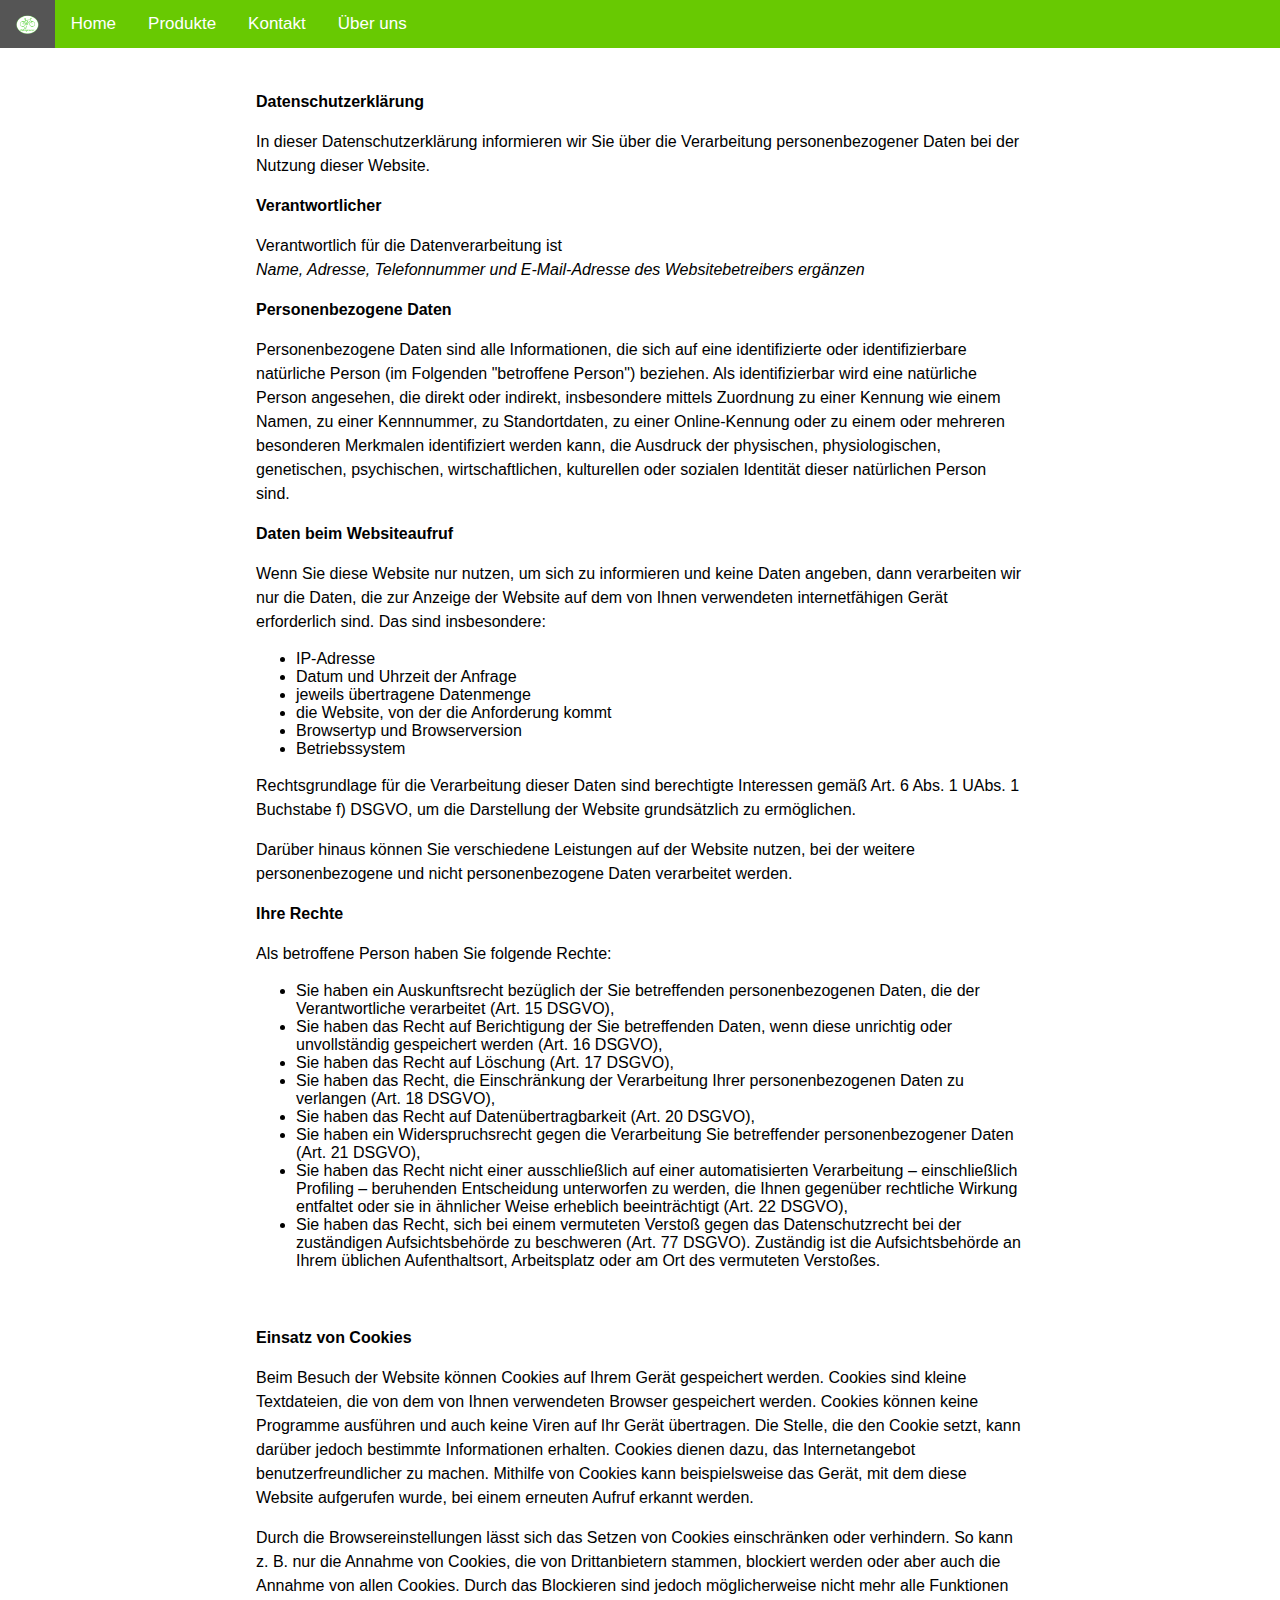
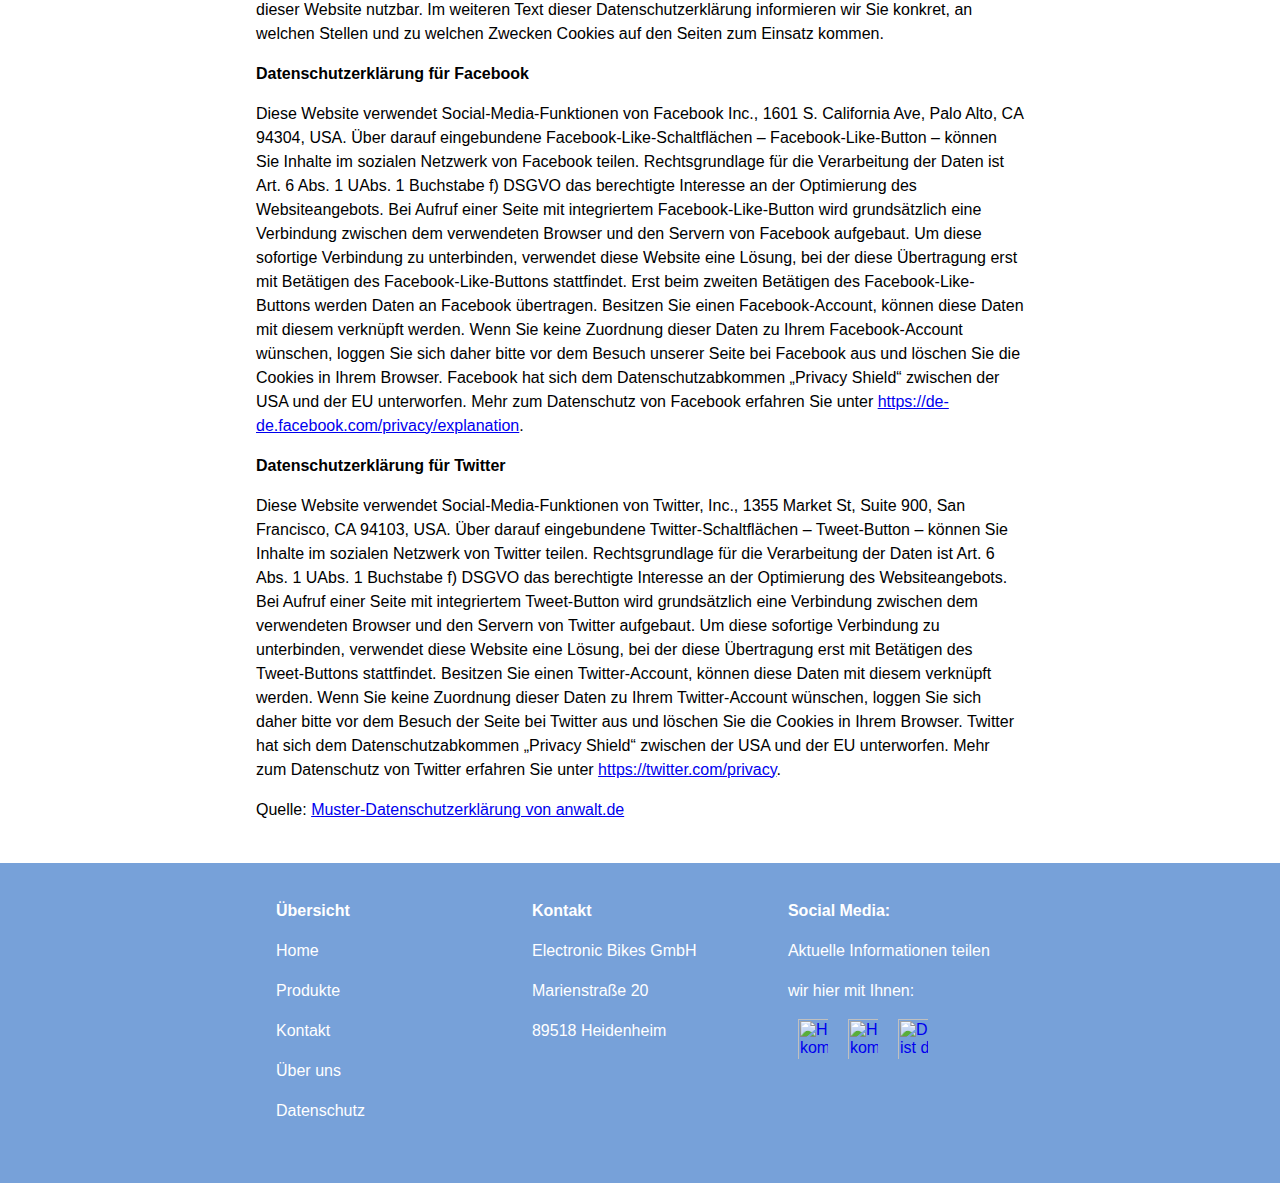
==== datenschutz.html @ 4e14fab2 "Redesign Footer & Line-Height für kompl. HTML" ====
<!DOCTYPE html5>

<html lang="de" dir="ltr">

<head>
  <title>Datenschutz - Pendix</title>
  <link rel="stylesheet" href="style.css">
  <meta charset="utf-8" name="viewport" content="width=device-width, initial-scale=1">
</head>

<body>

  <div class="wrapper">


    <header>
      <!--Im Header ist die Navigationsleiste untergebracht-->
      <div class="navigation">
        <div class="topnav" id=myTopnav>
          <a href="index.html"><img class="logo_klein" src="logo1.png" alt="Das ist unser Logo"> </a>
          <a href="index.html">Home</a>
          <div class="dropdown">
            <button class="dropbtn">Produkte<i class="fa fa-carte-down"></i> </button>
            <div class="dropdown-content">
              <a href="Produkt.html#standard_variante">Standard</a>
              <a href="Produkt.html#premium_variante">Premium</a>
            </div>
          </div>
          <a href="Kontakt.html">Kontakt</a>
          <a href="Über uns.html">Über uns</a>
          <a href="javascript:void(0);" style="font-size:15px;" class="icon" onclick="myFunction()">&#9776;</a>
        </div>
      </div>
      <!--Das ist das Script für die Navigationsleiste-->
      <script>
        function myFunction() {
          var x = document.getElementById("myTopnav");
          if (x.className === "topnav") {
            x.className += " responsive";
          } else {
            x.className = "topnav";
          }
        }
      </script>
      <!--Ende Script Navigationsleiste-->

    </header>
    <!--Abschluss des Headerbereichs und der Navigationsleiste-->


    <main>
      <!--Hier beginnt der Mainteil der Website-->

      <div class="datenschutz">
        <p><strong>Datenschutzerklärung</strong></p>
        <p>
        <p>In dieser Datenschutzerklärung informieren wir Sie über die Verarbeitung personenbezogener Daten bei der Nutzung dieser Website.</p>
        <p><strong>Verantwortlicher</strong></p>
        <p>Verantwortlich für die Datenverarbeitung ist<br><em>Name, Adresse, Telefonnummer und E-Mail-Adresse des Websitebetreibers ergänzen</em></p>
        <p><strong>Personenbezogene Daten</strong></p>
        <p>Personenbezogene Daten sind alle Informationen, die sich auf eine identifizierte oder identifizierbare natürliche Person (im Folgenden "betroffene Person") beziehen. Als identifizierbar wird eine natürliche Person angesehen, die direkt
          oder indirekt, insbesondere mittels Zuordnung zu einer Kennung wie einem Namen, zu einer Kennnummer, zu Standortdaten, zu einer Online-Kennung oder zu einem oder mehreren besonderen Merkmalen identifiziert werden kann, die Ausdruck der
          physischen, physiologischen, genetischen, psychischen, wirtschaftlichen, kulturellen oder sozialen Identität dieser natürlichen Person sind.</p>
        <p><strong>Daten beim Websiteaufruf</strong></p>
        <p>Wenn Sie diese Website nur nutzen, um sich zu informieren und keine Daten angeben, dann verarbeiten wir nur die Daten, die zur Anzeige der Website auf dem von Ihnen verwendeten internetfähigen Gerät erforderlich sind. Das sind
          insbesondere:</p>
        <ul>
          <li>IP-Adresse</li>
          <li>Datum und Uhrzeit der Anfrage</li>
          <li>jeweils übertragene Datenmenge</li>
          <li>die Website, von der die Anforderung kommt</li>
          <li>Browsertyp und Browserversion</li>
          <li>Betriebssystem</li>
        </ul>
        <p>Rechtsgrundlage für die Verarbeitung dieser Daten sind berechtigte Interessen gemäß Art. 6 Abs. 1 UAbs. 1 Buchstabe f) DSGVO, um die Darstellung der Website grundsätzlich zu ermöglichen.</p>
        <p>Darüber hinaus können Sie verschiedene Leistungen auf der Website nutzen, bei der weitere personenbezogene und nicht personenbezogene Daten verarbeitet werden.</p>
        <p><strong>Ihre Rechte</strong></p>
        <p>Als betroffene Person haben Sie folgende Rechte:</p>
        <ul>
          <li>Sie haben ein Auskunftsrecht bezüglich der Sie betreffenden personenbezogenen Daten, die der Verantwortliche verarbeitet (Art. 15 DSGVO),</li>
          <li>Sie haben das Recht auf Berichtigung der Sie betreffenden Daten, wenn diese unrichtig oder unvollständig gespeichert werden (Art. 16 DSGVO),</li>
          <li>Sie haben das Recht auf Löschung (Art. 17 DSGVO),</li>
          <li>Sie haben das Recht, die Einschränkung der Verarbeitung Ihrer personenbezogenen Daten zu verlangen (Art. 18 DSGVO),</li>
          <li>Sie haben das Recht auf Datenübertragbarkeit (Art. 20 DSGVO),</li>
          <li>Sie haben ein Widerspruchsrecht gegen die Verarbeitung Sie betreffender personenbezogener Daten (Art. 21 DSGVO),</li>
          <li>Sie haben das Recht nicht einer ausschließlich auf einer automatisierten Verarbeitung – einschließlich Profiling – beruhenden Entscheidung unterworfen zu werden, die Ihnen gegenüber rechtliche Wirkung entfaltet oder sie in ähnlicher
            Weise erheblich beeinträchtigt (Art. 22 DSGVO),</li>
          <li>Sie haben das Recht, sich bei einem vermuteten Verstoß gegen das Datenschutzrecht bei der zuständigen Aufsichtsbehörde zu beschweren (Art. 77 DSGVO). Zuständig ist die Aufsichtsbehörde an Ihrem üblichen Aufenthaltsort, Arbeitsplatz oder
            am Ort des vermuteten Verstoßes.</li>
        </ul>
        <p><br></p>
        </p>
        <p><strong>Einsatz von Cookies&nbsp;</strong></p>
        <p>
        <p>Beim Besuch der Website können Cookies auf Ihrem Gerät gespeichert werden. Cookies sind kleine Textdateien, die von dem von Ihnen verwendeten Browser gespeichert werden. Cookies können keine Programme ausführen und auch keine Viren auf Ihr
          Gerät übertragen. Die Stelle, die den Cookie setzt, kann darüber jedoch bestimmte Informationen erhalten. Cookies dienen dazu, das Internetangebot benutzerfreundlicher zu machen. Mithilfe von Cookies kann beispielsweise das Gerät, mit dem
          diese Website aufgerufen wurde, bei einem erneuten Aufruf erkannt werden.</p>
        <p>Durch die Browsereinstellungen lässt sich das Setzen von Cookies einschränken oder verhindern. So kann z. B. nur die Annahme von Cookies, die von Drittanbietern stammen, blockiert werden oder aber auch die Annahme von allen Cookies. Durch
          das Blockieren sind jedoch möglicherweise nicht mehr alle Funktionen dieser Website nutzbar. Im weiteren Text dieser Datenschutzerklärung informieren wir Sie konkret, an welchen Stellen und zu welchen Zwecken Cookies auf den Seiten zum
          Einsatz kommen.</p>
        </p>
        <p><strong>Datenschutzerklärung für Facebook</strong></p>
        <p>Diese Website verwendet Social-Media-Funktionen von Facebook Inc., 1601 S. California Ave, Palo Alto, CA 94304, USA. Über darauf eingebundene Facebook-Like-Schaltflächen – Facebook-Like-Button – können Sie Inhalte im sozialen Netzwerk von
          Facebook teilen. Rechtsgrundlage für die Verarbeitung der Daten ist Art. 6 Abs. 1 UAbs. 1 Buchstabe f) DSGVO das berechtigte Interesse an der Optimierung des Websiteangebots. Bei Aufruf einer Seite mit integriertem Facebook-Like-Button wird
          grundsätzlich eine Verbindung zwischen dem verwendeten Browser und den Servern von Facebook aufgebaut. Um diese sofortige Verbindung zu unterbinden, verwendet diese Website eine Lösung, bei der diese Übertragung erst mit Betätigen des
          Facebook-Like-Buttons stattfindet. Erst beim zweiten Betätigen des Facebook-Like-Buttons werden Daten an Facebook übertragen. Besitzen Sie einen Facebook-Account, können diese Daten mit diesem verknüpft werden. Wenn Sie keine Zuordnung
          dieser Daten zu Ihrem Facebook-Account wünschen, loggen Sie sich daher bitte vor dem Besuch unserer Seite bei Facebook aus und löschen Sie die Cookies in Ihrem Browser. Facebook hat sich dem Datenschutzabkommen „Privacy Shield“ zwischen der
          USA und der EU unterworfen. Mehr zum Datenschutz von Facebook erfahren Sie unter <a href="https://de-de.facebook.com/privacy/explanation">https://de-de.facebook.com/privacy/explanation</a>.</p>
        <p><strong>Datenschutzerklärung für Twitter</strong></p>
        <p>Diese Website verwendet Social-Media-Funktionen von Twitter, Inc., 1355 Market St, Suite 900, San Francisco, CA 94103, USA. Über darauf eingebundene Twitter-Schaltflächen – Tweet-Button – können Sie Inhalte im sozialen Netzwerk von Twitter
          teilen. Rechtsgrundlage für die Verarbeitung der Daten ist Art. 6 Abs. 1 UAbs. 1 Buchstabe f) DSGVO das berechtigte Interesse an der Optimierung des Websiteangebots. Bei Aufruf einer Seite mit integriertem Tweet-Button wird grundsätzlich
          eine Verbindung zwischen dem verwendeten Browser und den Servern von Twitter aufgebaut. Um diese sofortige Verbindung zu unterbinden, verwendet diese Website eine Lösung, bei der diese Übertragung erst mit Betätigen des Tweet-Buttons
          stattfindet. Besitzen Sie einen Twitter-Account, können diese Daten mit diesem verknüpft werden. Wenn Sie keine Zuordnung dieser Daten zu Ihrem Twitter-Account wünschen, loggen Sie sich daher bitte vor dem Besuch der Seite bei Twitter aus
          und löschen Sie die Cookies in Ihrem Browser. Twitter hat sich dem Datenschutzabkommen „Privacy Shield“ zwischen der USA und der EU unterworfen. Mehr zum Datenschutz von Twitter erfahren Sie unter <a
            href="https://twitter.com/privacy">https://twitter.com/privacy</a>.</p>
        <p>Quelle: <a href="https://www.anwalt.de/vorlage/muster-datenschutzerklaerung.php" rel="nofollow">Muster-Datenschutzerklärung von anwalt.de</a></p>
      </div>


    </main>
    <!--Hier endet der Main Bereich-->

    <footer>
      <!--Hier beginnt der Footer Bereich-->
      <div class="footer">
        <div class="footer_content">
          <div class="column-footer-left">
            <p> <b>Übersicht</b> </p>
            <p><a href="index.html">Home</a><br></p>
            <p><a href="Produkt.html">Produkte</a><br></p>
            <p><a href="Kontakt.html">Kontakt</a><br></p>
            <p><a href="Über uns.html">Über uns</a><br></p>
            <p><a href="datenschutz.html">Datenschutz</a></p>
          </div>
          <div class="column-footer-middle">
            <p> <b>Kontakt</b> </p>
            <p>Electronic Bikes GmbH</p>
            <p>Marienstraße 20</p>
            <p>89518 Heidenheim</p>
          </div>
          <div class="column-footer-right">
            <p><b>Social Media:</b></p>
            <p>Aktuelle Informationen teilen</p>
            <p>wir hier mit Ihnen:</p>
            <div class="social_media">
              <a href="https://www.facebook.de"><img src="facebook_logo.svg" alt="Hier kommen Sie zu Facebook"></a>
            </div>
            <div class="social_media">
              <a href="https://www.instagram.com"><img src="instagram_logo.svg" alt="Hier kommen Sie zu Instagram"></a>
            </div>
            <div class="social_media">
              <a href="https://www.youtube.de"><img src="youtube_logo.svg" alt="Das ist der Youtube Auftritt"></a>
            </div>
          </div>
        </div>
      </div>


    </footer>
    <!--Hier endet der Footer Bereich-->

  </div>
  <!--Das ist das Ende des Wrappers-->

</body>

</html>
---- style.css ----
* {
      box-sizing: border-box;
    }

    html {
      font-family: Arial, Helvectia, sans-serif;
    }

    html p {
      line-height: 1.5rem;
    }

    html,
    body {
      height: 100%;
    }

    body {
      background-color: #FFFFFF;
      margin: 0;
    }

    h1 {
      font-size: 40px;
      text-align: center;
    }

    h2 {
      text-align: center;
    }


    img {
      display: block;
      height: auto;
      max-width: 100%;
      margin: auto;
    }

    iframe{
      margin-left: auto;
      margin-right: auto;
      max-width: 100%;
    }

    .wrapper {
      width: 100%;
      margin: 0 auto;
    }

    /*------------------------------ Anfang Style für die Navigationsleiste ---------------------------- */
    .topnav img {
      height: 20px;
    }

    .topnav {
      overflow: hidden;
      background-color: #68C902;
      margin: 0px auto;
    }

    .topnav a {
      float: left;
      display: block;
      color: #FFFFFF;
      text-align: center;
      padding: 14px 16px;
      text-decoration: none;
      font-size: 17px;
    }

    .active {
      background-color: #B6E306;
      color: #FFFFFF;
    }

    .topnav .icon {
      display: none;
    }

    .dropdown {
      float: left;
      overflow: hidden;
    }

    .dropdown .dropbtn {
      font-size: 17px;
      border: none;
      outline: none;
      color: #FFFFFF;
      padding: 14px 16px;
      background-color: inherit;
      font-family: inherit;
      margin: 0;
    }

    .dropdown-content {
      display: none;
      position: absolute;
      background-color: #FFFFFF;
      min-width: 160px;
      box-shadow: 0px 8px 16px 0px rgba(0,0,0,0.2);
      z-index: 1;
    }

    .dropdown-content a {
      float: none;
      color: black;
      padding: 12px 16px;
      text-decoration: none;
      display: block;
      text-align: left;
    }

    .topnav a:hover, .dropdown:hover .dropbtn {
      background-color: #555;
      color: #FFFFFF;
    }

    .dropdown-content a:hover {
      background-color: #ddd;
      color: black;
    }

    .dropdown:hover .dropdown-content {
      display: block;
    }

    @media screen and (max-width: 600px) {
      .topnav a:not(:first-child), .dropdown .dropbtn {
        display: none;
      }
      .topnav a.icon {
        float: right;
        display: block;
      }
    }

    @media screen and (max-width: 600px) {
      .topnav.responsive {position: relative;}
      .topnav.responsive .icon {
        position: absolute;
        right: 0;
        top: 0;
      }
      .topnav.responsive a {
        float: none;
        display: block;
        text-align: left;
      }
      .topnav.responsive .dropdown {float: none;}
      .topnav.responsive .dropdown-content {position: relative;}
      .topnav.responsive .dropdown .dropbtn {
        display: block;
        width: 100%;
        text-align: left;
      }
    }

    /*------------------------------ Ende Style für die Navigationsleiste ---------------------------- */


    /* ----------------------------- Styles für die Startseite --------------------------------------- */

    /*Das große Bild am Anfang der Startseite */
    .FrontPicture-Startseite {
      background-color: lightblue;
      background-image: url('AdobeStock_Frontpicture1_1500x1000.jpg');
      height: 100%;
      background-repeat: no-repeat;
      background-size: cover;
      background-position: center;
      position: relative;
      padding: 15%;
      background-attachment: fixed;
    }

    /* Der Text mittig auf dem FrontPicture Startseite*/
    .FrontPicture-Text-Startseite {
      text-align: center;
      position: absolute;
      top: 50%;
      left: 50%;
      transform: translate(-50%, -50%);
      color: #FFFFFF;
      text-shadow: 5px 5px 10px black;
      font-weight: bold;
    }

    .werbespruch-startseite {
      background-color: white;
      background-size: cover;
      background-position: center;
      color: black;
      padding: 30px;
      text-align: center;
      margin: 0;
    }


/* Container der die 3 Spalten mit den Produktbildern beinhaltet */
    .container-startseite-mit-3-spalten {
      padding-left: : 64px;
      padding-right: 64px;
      padding-top: 30px;
      padding-bottom: 30px;
      background-color: #FFFFFF;
    }

    .column-33 {
      float: left;
      width: 33.33%;
      padding: 50px;
      position: relative;
    }

/* die Animation mit dem Overlay für die Produktbilder */

.image-für-overlay {
  opacity: 1;
  display: block;
  width: 100%;
  height: auto;
  transition: .5s ease;
  backface-visibility: hidden;
}

.middle {
  transition: .5s ease;
  opacity: 0;
  position: absolute;
  top: 50%;
  left: 50%;
  transform: translate(-50%, -50%);
  -ms-transform: translate(-50%, -50%);
  text-align: center;
}

.column-33:hover .image-für-overlay {
  opacity: 0.3;
}

.column-33:hover .middle {
  opacity: 1;
}

.overlay-text {
  background-color: #68C902;
  color: white;
  font-size: 16px;
  padding: 16px 32px;
  font-weight: bold;
}

.overlay-text a:link{
    text-decoration: none;
    color: white;
}

.overlay-text a:visited{
  color: white;
}

.Untertext-Produktbilder{
  text-align: center;
}


  /* ----------------------------- Ende der Styles für die Startseite --------------------------------------- */


 /* -------------------Container und seperator, die wir auf mehreren Seiten benutzen ----------------------- */

 /* Der Balken zwischen den einzelnen Abschnitten */
 .separator {
   background-color: #77A1D9;
   background-size: cover;
   background-position: center;
   color: #FFFFFF;
   padding: 30px;
   text-align: center;
   margin: 0;
 }

 .wrapper_für_container {
   max-width: 1400px;
   margin: auto;
 }

 /* Erster Container mit 2 Spalten links Bild rechts Text*/
 .container-1 {
   padding-left: : 64px;
   padding-right: 64px;
   padding-top: 30px;
   padding-bottom: 30px;
   background-color: #FFFFFF;
 }

 /* Zweiter Container mit 2 Spalten links Text rechts Bild */
 .container-2 {
   padding-left: : 64px;
   padding-right: 64px;
   padding-top: 30px;
   padding-bottom: 30px;
   background-color: #BDD9F2;
 }

 .row:after {
   content: "";
   display: table;
   clear: both
 }

 .column-50-left {
   float: left;
   width: 50%;
   padding: 20px;
 }

 .column-50-right {
   float: right;
   width: 50%;
   padding: 20px;
 }

 /* -------------------Ende Container und seperator, die wir auf mehreren Seiten benutzen ------------- */


 /* ----------------------------Styles für die Produktseite ------------------------------------------- */
    /*Das große Bild am Anfang der Produktseite */
    .FrontPicture-Produktseite {
      background-color: lightblue;
      background-image: url('AdobeStock_Frontpicture2_1637x1093.jpg');
      height: 100%;
      background-repeat: no-repeat;
      background-size: cover;
      background-position: center;
      position: relative;
      padding: 15%;
      background-attachment: fixed;
    }

    /* Der Text mittig auf dem FrontPicture Produktseite*/
    .FrontPicture-Text-Produktseite {
      text-align: center;
      position: absolute;
      top: 50%;
      left: 50%;
      transform: translate(-50%, -50%);
      color: #FFFFFF;
      text-shadow: 5px 5px 10px black;
      font-weight: bold;
    }


    /* Damit das Bild vom Bikestail Komplettpaket rund ist  */
    .round-image-komplettpaket{
      border-radius: 30%;
    }

    /* Dritter Container mit Produktdaten */
    .column-center{
      float: right;
    	padding: 20px;
      width: 100%;
      margin: auto;
      text-align: center;
    }

    /*Tabelle mir den Technischen Daten */
    table {
      border-collapse: collapse;
      width: 100%;
    }

    td, th {
      border: 1px solid #dddddd;
      text-align: left;
      padding: 8px;
    }

    tr:nth-child(even) {
      background-color: #B6E306;
    }


    .product-data {
      padding: 55px;
    }

    /* Erster Container mit Produktdaten */
    .container-1-Produktdaten {
      padding: 0px 64px 5px 64px;
      background-color: #FFFFFF;
    }

    /* Zweiter Container mit Produktdaten */
    .container-produktdaten {
      padding: 10px 20px 10px 20px;
      background-color: #BDD9F2;
      margin: auto;
    }

    /* Zweiter Container mit Produktdaten */
    .container-technische-daten {
      padding: 10px 20px 10px 20px;
      background-color: #FFFFFF;
      margin: auto;
    }

    .column-50 {
      float: left;
      width: 50%;
      padding: 20px;
    }

    .container-1-Produktdaten img {
      width: auto;
    }

    .quantity, .color {
      float: right;
      width: 100px;
      margin-right: 40%;
    }

    .buy-button {
      border: 1px solid #8bd977;
      width: 70%;
      text-align: center;
      margin-top: 20px;
      margin-left: auto;
      margin-right: auto;
      padding: 20px;
      margin-top: 5%;
    }

    .buy-button a {
      color: #8bd977;
      text-decoration: none;
    }

    .buy-button:hover {
      background: #8bd977;
    }

    .buy-button a:hover {
      color: #FFFFFF;
      text-decoration: none;
    }

    .white-gap {
      padding: 10px;
    }

    .text-center {
      text-decoration: none;
      text-align: center;
    }

    .p-b-0 {
      padding-bottom: 0px;
    }

    .p-t-0 {
      padding-top: 0px;
    }

    .f-25 {
      font-size: 25px;
    }

    .f-10 {
      font-size: 10px;
    }

    .m-t-35 {
      margin-top: 35px;
    }

    .column-50 p {
      text-align: justify;
    }

/* ----------------------- Ende der Styles für die Produktseite ------------------------------------------- */

/* ----------------------- Anfang der Styles für die Seite Datenschutz------------------------------------- */

    .datenschutz {
      padding-left: 20%;
      padding-right: 20%;
      padding-top: 2%;
      padding-bottom: 2%;
    }

    @media screen and (max-width: 768px) {
     .datenschutz{
        padding-left: 5%;
        padding-right: 5%;
      }
    }

/* ----------------------- Ende der Styles für die Seite Datenschutz--------------------------------------- */

/*Beginn des Designs der Seite Kontakt*/
    .contact {
      padding-left: 10%;
      padding-right: 10%;
      margin-bottom: 4rem;
    }

    .contact h1{
      margin-bottom: 0.25em;
      text-align: center;
    }

    .contact-message {
      display: flex;
      padding-bottom: 4rem;
    }

    .contact-block {
      width: 40%;
    }

    .message-block {
      width: 60%;
      margin-left: 15%;
    }

    .contact-main {
      display: flex;
    }

    .contact-data {
      width: 50%;
    }

    .contact-detail a{
      text-decoration: none;
      color:black;
    }

    .contact-block h2,
    .message-block h2 {
      text-align: left;
    }

    .form-group {
      margin-bottom: 2rem;
    }

    .input {
      margin-top: 0.5rem;
    }

    .form-control {
      width: 70%;
    }

    .btn_send_mail {
      color:white;
      background-color: #68C902;
      text-align: center;
      width: 50%;
      margin-left: 10%;
      border-radius: 5px;
      border: none;
      font-size: 1rem;
      padding-top: 2%;
      padding-bottom: 2%;
    }

    .mapouter {
      height: 50%;
      display: flex;
      border: none;

    }

    .gmap_canvas {
    width: 60%;
    margin-left: 20%;
    margin-right: 20%;
    }

    .gmap_canvas iframe {
      width: 100%;
      height: 100%;
    }

    .headquater h2 {
      margin-bottom: 0.25em;
      text-align: center;
    }

    .contact hr {
      margin-top: 0.25rem;
      border: solid 0.1rem;
      border-radius: 3rem;
      color: #68C902;
    }

    @media screen and (max-width: 768px) {
      .gmap_canvas{
      padding-left: 0%;
      padding-right: 0%;
      width: 100%;
      margin-left: auto;
      margin-right: auto;
      }

      .form-control{
        width: 100%;
      }

      .contact-message {
        display: block;
        padding-bottom: 2rem;
      }

      .contact-block,
      .message-block {
        width: 100%;
      }

      .message-block {
        margin-left: 0%;
      }

    }






/*Ende des Designs der Seite Kontakt*/
/* ----------------------- Anfang des Styles für die Seite Übers uns -------------------------------------- */
    .aboutus {
      padding-left: 10%;
      padding-right: 10%;
    }

    .garage_ueberuns{
      display: flex;
      justify-content: center;
      align-items: center;
    }

    .garage_ueberuns img {
      width: 50%
    }

    .employee {
      margin-bottom: 3rem;
    }

    .employee-detail {
      display: flex;
    }

    .employee-picture {
      width: 50%;
    }

    .employee-picture img {
      width: 300px;
      height: auto;
      position: relative;
    }

    .employee-text {
      width: 50%;
      margin-left: 5%;
      margin-top: auto;
      margin-bottom: auto;
    }

    .employee h2 {
      margin-bottom: 0.25em;
      text-align: center;
    }

    .employee h3{
      text-align: center;
    }

    .employee hr {
      margin-top: 0.25rem;
      border: solid 0.1rem;
      border-radius: 3rem;
      color: #68C902;
    }

    @media screen and (max-width: 768px) {
      .garage_ueberuns img{
        width: 100%;
      }

      .employee-detail{
        display: block;
      }
      .employee-picture{
        width: 100%;
      }

      .employee-text {
        width: 100%;
        margin-left: 0%;
      }
    }


/* ---------------------- Ende des Styles für die Seite über uns ------------------------------------------ */

/* -------------------------------- Styles für den Footer ------------------------------------------------- */

    /*Das sind die Footer Spaltern, die durch diesen Text designt werden*/
    .column-footer-left,
    .column-footer-middle,
    .column-footer-right {
      float: left;
      width: 33.33%;
      padding-left: 20px;
      padding-right: 20px;
      padding-top: 20px;
      padding-bottom: 20px;
    }

    .column-footer-left a {
      text-decoration: none;
      color: #FFFFFF;
    }

    .footer {
      background-color: #77A1D9;
      text-align: center;
      color: #FFFFFF;
      padding-bottom: 1.5rem;
    }

    .footer_content {
      width: 60%;
      display: inline-block;
      text-align: left;
    }

    .social_media img {
      width: 50px;
      height: 50px;
      float: left;
      padding-left: 10px;
      padding-right: 10px;
      padding-top: 0px;
      padding-bottom: 10px;
      align-items: center;
    }

    .social_media img:hover {
      width: 60px;
    }


/* -------------------------------- Ende der Styles für den Footer ------------------------------------------------- */

/************************************************************************************************************************************/
    /* Responsive Layout für die Columns wenn Bildschirm kleiner als 768px*/
    @media screen and (max-width: 768px) {

      .column-50,
      .column-50 {
        width: 100%;
        text-align: center;
      }

      .column-50-left,
      .column-50-right,
      .column-footer-left,
      .column-footer-middle,
      .column-footer-right {
        width: 100%;
        padding-left: 80px;
        padding-right: 80px;
      }

      .column-footer-left,
      .column-footer-middle,
      .column-footer-right {
        padding-top: 5px;
        padding-bottom: 5px;
        padding-left: 20px;
        padding-right: 20px;
      }

      img {
        margin: auto;
      }

      .container-1,
      .container-2 {
        padding-left: 5px;
        padding-right: 5px;
        padding-top: 1px;
        padding-bottom: 1px;
      }
      .image-für-overlay,
      .column-33  {
        width: 100%;
        padding: 50px;
        padding-right: 10px;
      }
    }

    /************************************************************************************************************************************/
    /************************************************************************************************************************************/
    /* Responsive Layout für die Columns wenn Bildschirm größer als 2000px*/
    @media screen and (min-width: 2000px) {

      main,
      footer,
        {
        width: 100%;
        display: grid;
        justify-content: center;
        align-items: center;
      }

      .column-50-left,
      .column-50-right,
      .column-footer-left,
      .column-footer-middle,
      .column-footer-right {
        width: 50%;
      }
    }

    /************************************************************************************************************************************/

    /* Ich weiß nicht genau welche Buttons hier gestylt werden, deswegen sind die keiner Seite zugeordnet */
    /* Daniel 30.11.2020 */

    .gotoproductbutton {
      text-align: center;
    }

    .gotoproductbutton button {
      text-align: center;
      font-size: 18px;
      font-weight: bolder;
      background-color: #68C902;
      color: white;
      margin-top: 30px;
      margin-bottom: 30px;
      border-radius: 5px;
      border: none;
      /*Hier wird die Geschwindigkeit des Buttons geregelt*/
      box-shadow: 10px 15px 10px -7px black;
      transition: ease-in-out all 300ms;
      /*Hierdurch wird die Breite des Buttons geregelt*/
      padding-left: 5%;
      padding-right: 5%;
    }

    .gotoproductbutton button:hover {
      background-color: #FFFFFF;
      color: #02B7FF;
      border: solid 3px #02B7FF;
      transform: translate(0px, -10px);
      box-shadow: 0px 30px 10px -10px grey;
    }

    .read_more_button {
      border: none;
      color: #FFFFFF;
      padding: 14px 28px;
      font-size: 16px;
      cursor: pointer;
      background-color: #68C902;
      text-align: center;
      border-radius: 50px;
      border: none;
      box-shadow: 10px 15px 10px -7px black;
      transition: ease-in-out all 300ms;
    }

    .read_more_button:hover {
      background-color: #FFFFFF;
      color: #02B7FF;
      border: solid 3px #02B7FF;
      transform: translate(0px, -10px);
      box-shadow: 0px 30px 10px -10px grey;
    }

    .logo_home {
      /*Hier wird die Größe der Benefit Logos bestimmt*/
      width: 50%;
    }
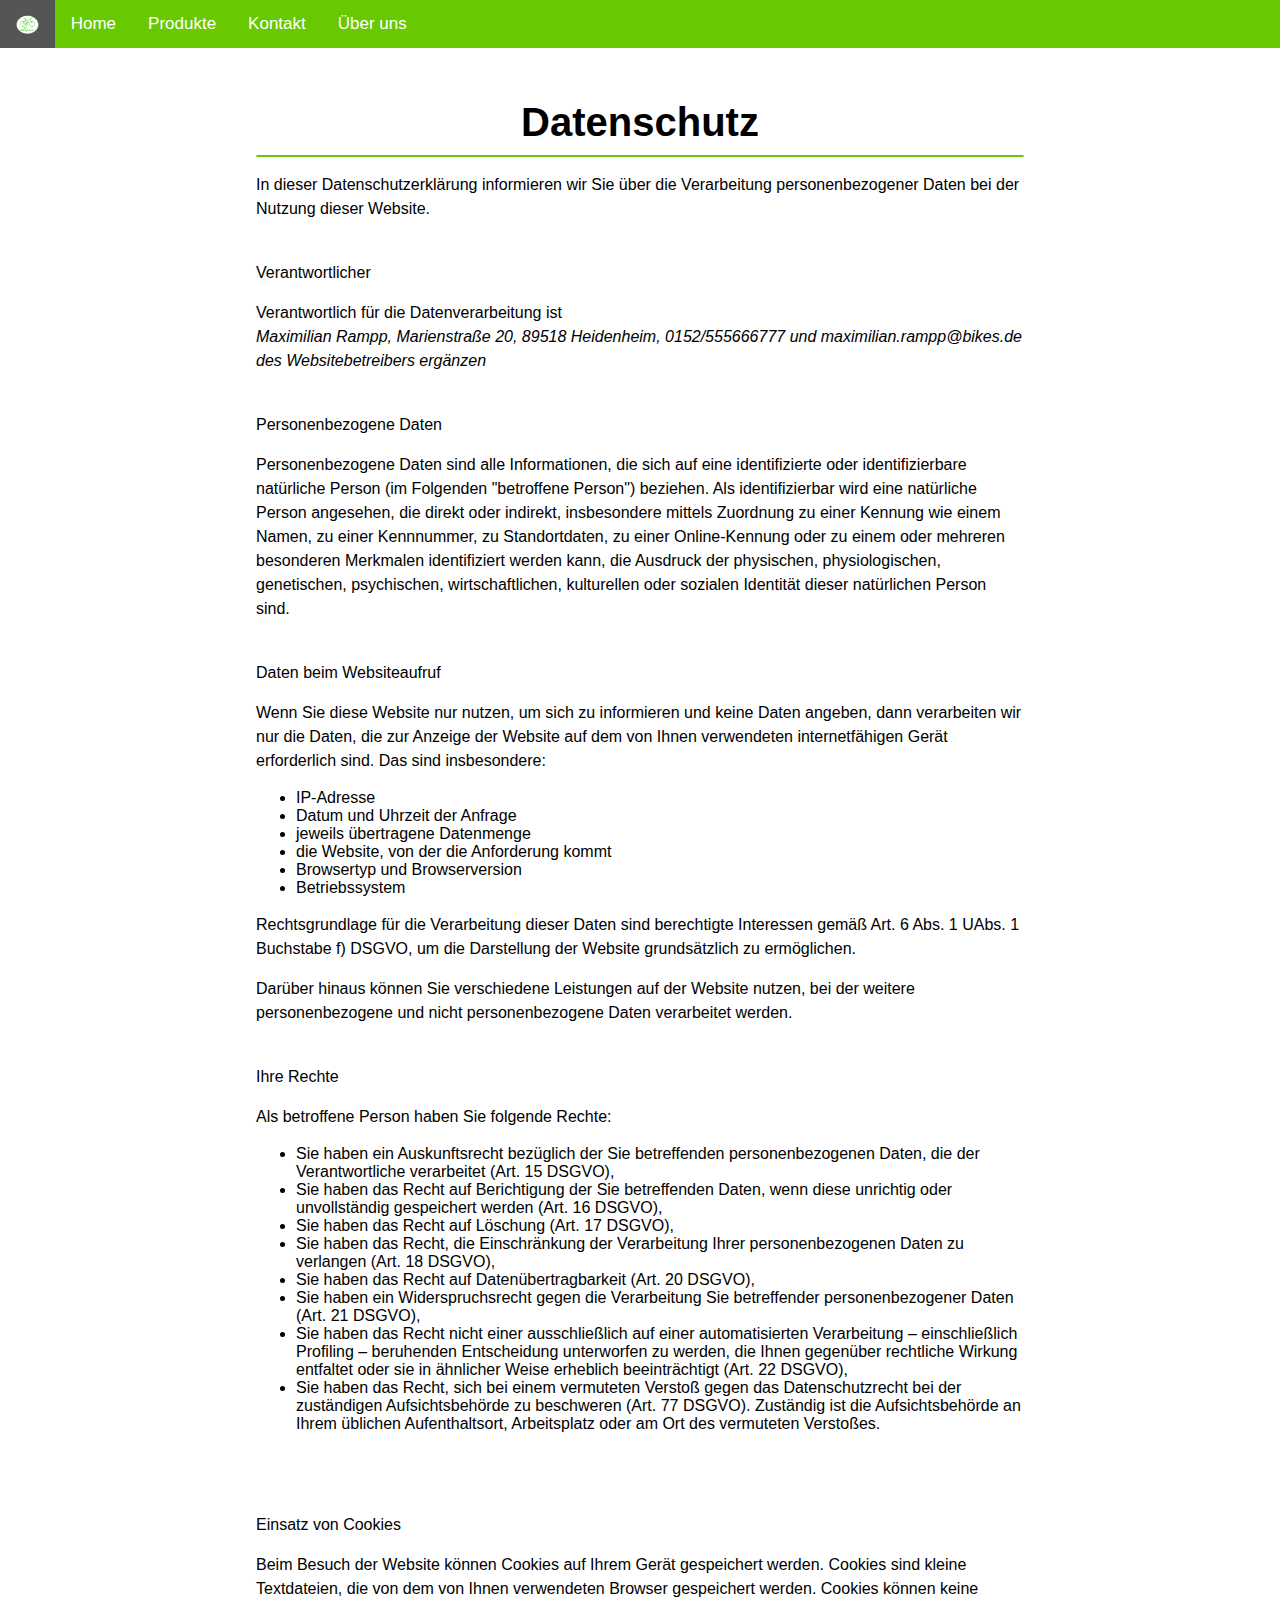
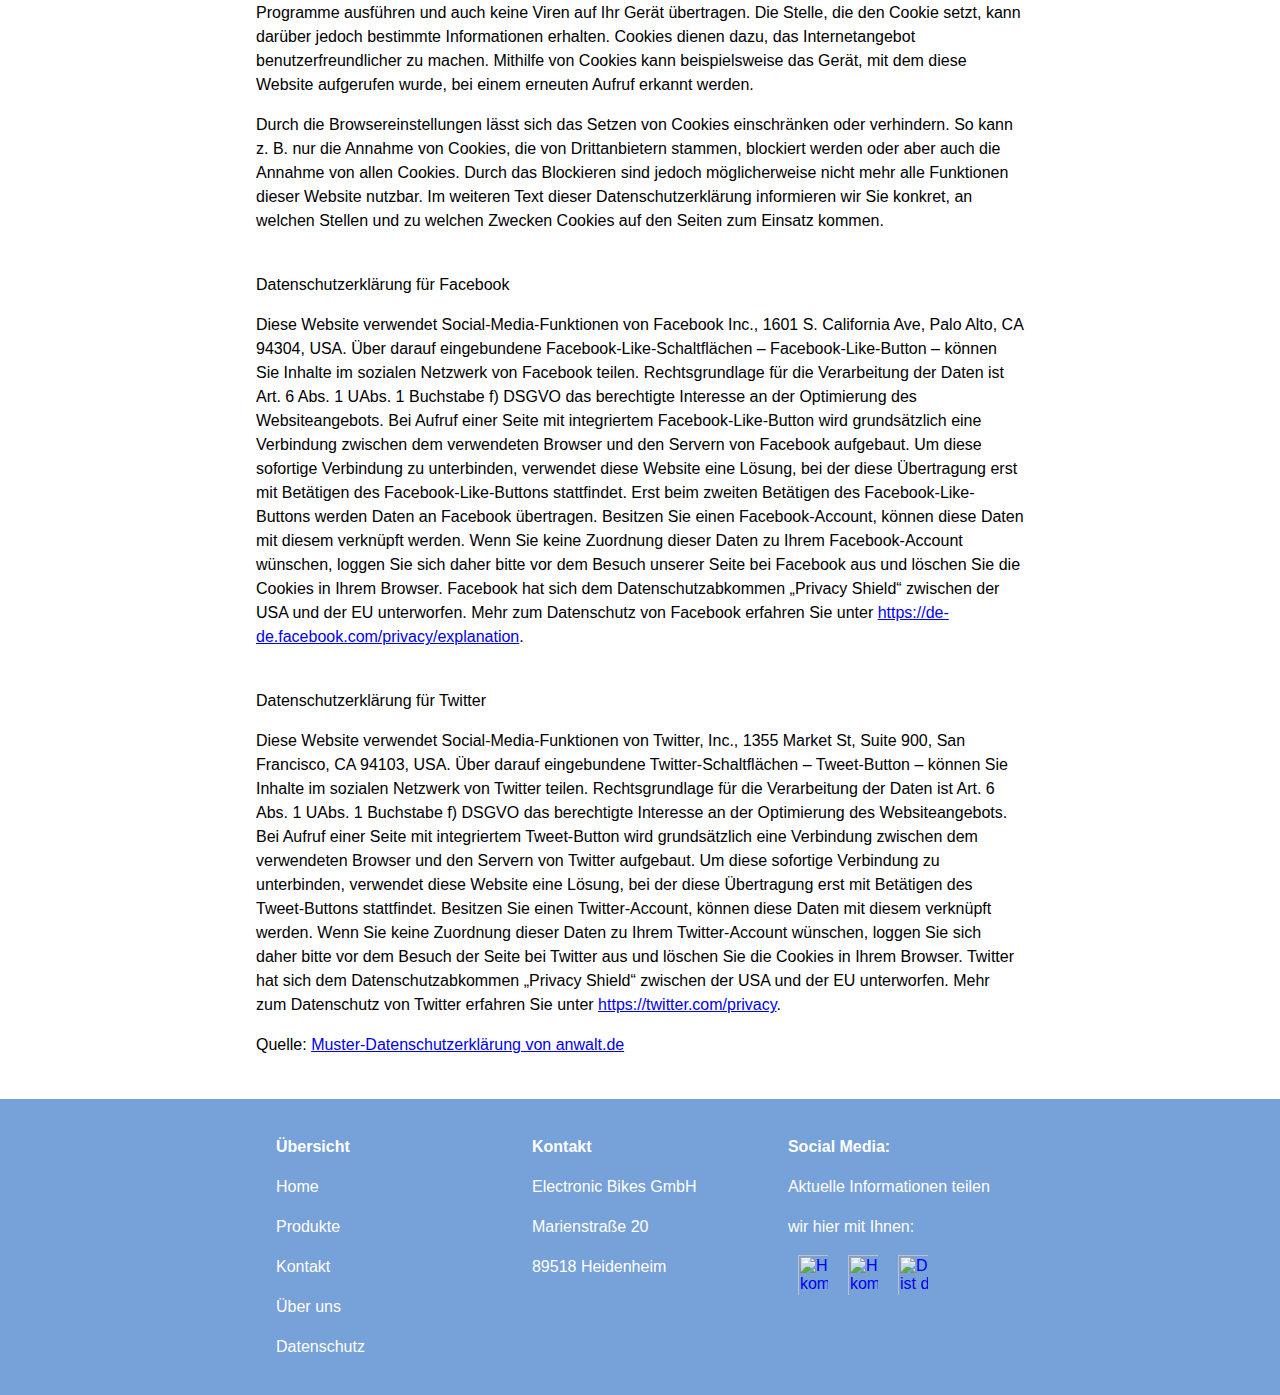
==== commit 2745b037: "Kleiner Änderungen, style, datenschutz, kontakt, über uns" ====
--- a/datenschutz.html
+++ b/datenschutz.html
@@ -52,16 +52,17 @@
       <!--Hier beginnt der Mainteil der Website-->
 
       <div class="datenschutz">
-        <p><strong>Datenschutzerklärung</strong></p>
+        <h1>Datenschutz</h1>
+        <hr>
         <p>
         <p>In dieser Datenschutzerklärung informieren wir Sie über die Verarbeitung personenbezogener Daten bei der Nutzung dieser Website.</p>
-        <p><strong>Verantwortlicher</strong></p>
-        <p>Verantwortlich für die Datenverarbeitung ist<br><em>Name, Adresse, Telefonnummer und E-Mail-Adresse des Websitebetreibers ergänzen</em></p>
-        <p><strong>Personenbezogene Daten</strong></p>
+        <p><br>Verantwortlicher</br></p>
+        <p>Verantwortlich für die Datenverarbeitung ist<br><em>Maximilian Rampp, Marienstraße 20, 89518 Heidenheim, 0152/555666777 und maximilian.rampp@bikes.de des Websitebetreibers ergänzen</em></p>
+        <p><br>Personenbezogene Daten</br></p>
         <p>Personenbezogene Daten sind alle Informationen, die sich auf eine identifizierte oder identifizierbare natürliche Person (im Folgenden "betroffene Person") beziehen. Als identifizierbar wird eine natürliche Person angesehen, die direkt
           oder indirekt, insbesondere mittels Zuordnung zu einer Kennung wie einem Namen, zu einer Kennnummer, zu Standortdaten, zu einer Online-Kennung oder zu einem oder mehreren besonderen Merkmalen identifiziert werden kann, die Ausdruck der
           physischen, physiologischen, genetischen, psychischen, wirtschaftlichen, kulturellen oder sozialen Identität dieser natürlichen Person sind.</p>
-        <p><strong>Daten beim Websiteaufruf</strong></p>
+        <p><br>Daten beim Websiteaufruf</br></p>
         <p>Wenn Sie diese Website nur nutzen, um sich zu informieren und keine Daten angeben, dann verarbeiten wir nur die Daten, die zur Anzeige der Website auf dem von Ihnen verwendeten internetfähigen Gerät erforderlich sind. Das sind
           insbesondere:</p>
         <ul>
@@ -74,7 +75,7 @@
         </ul>
         <p>Rechtsgrundlage für die Verarbeitung dieser Daten sind berechtigte Interessen gemäß Art. 6 Abs. 1 UAbs. 1 Buchstabe f) DSGVO, um die Darstellung der Website grundsätzlich zu ermöglichen.</p>
         <p>Darüber hinaus können Sie verschiedene Leistungen auf der Website nutzen, bei der weitere personenbezogene und nicht personenbezogene Daten verarbeitet werden.</p>
-        <p><strong>Ihre Rechte</strong></p>
+        <p><br>Ihre Rechte</br></p>
         <p>Als betroffene Person haben Sie folgende Rechte:</p>
         <ul>
           <li>Sie haben ein Auskunftsrecht bezüglich der Sie betreffenden personenbezogenen Daten, die der Verantwortliche verarbeitet (Art. 15 DSGVO),</li>
@@ -90,7 +91,7 @@
         </ul>
         <p><br></p>
         </p>
-        <p><strong>Einsatz von Cookies&nbsp;</strong></p>
+        <p><br>Einsatz von Cookies&nbsp;</br></p>
         <p>
         <p>Beim Besuch der Website können Cookies auf Ihrem Gerät gespeichert werden. Cookies sind kleine Textdateien, die von dem von Ihnen verwendeten Browser gespeichert werden. Cookies können keine Programme ausführen und auch keine Viren auf Ihr
           Gerät übertragen. Die Stelle, die den Cookie setzt, kann darüber jedoch bestimmte Informationen erhalten. Cookies dienen dazu, das Internetangebot benutzerfreundlicher zu machen. Mithilfe von Cookies kann beispielsweise das Gerät, mit dem
@@ -99,14 +100,14 @@
           das Blockieren sind jedoch möglicherweise nicht mehr alle Funktionen dieser Website nutzbar. Im weiteren Text dieser Datenschutzerklärung informieren wir Sie konkret, an welchen Stellen und zu welchen Zwecken Cookies auf den Seiten zum
           Einsatz kommen.</p>
         </p>
-        <p><strong>Datenschutzerklärung für Facebook</strong></p>
+        <p><br>Datenschutzerklärung für Facebook</br></p>
         <p>Diese Website verwendet Social-Media-Funktionen von Facebook Inc., 1601 S. California Ave, Palo Alto, CA 94304, USA. Über darauf eingebundene Facebook-Like-Schaltflächen – Facebook-Like-Button – können Sie Inhalte im sozialen Netzwerk von
           Facebook teilen. Rechtsgrundlage für die Verarbeitung der Daten ist Art. 6 Abs. 1 UAbs. 1 Buchstabe f) DSGVO das berechtigte Interesse an der Optimierung des Websiteangebots. Bei Aufruf einer Seite mit integriertem Facebook-Like-Button wird
           grundsätzlich eine Verbindung zwischen dem verwendeten Browser und den Servern von Facebook aufgebaut. Um diese sofortige Verbindung zu unterbinden, verwendet diese Website eine Lösung, bei der diese Übertragung erst mit Betätigen des
           Facebook-Like-Buttons stattfindet. Erst beim zweiten Betätigen des Facebook-Like-Buttons werden Daten an Facebook übertragen. Besitzen Sie einen Facebook-Account, können diese Daten mit diesem verknüpft werden. Wenn Sie keine Zuordnung
           dieser Daten zu Ihrem Facebook-Account wünschen, loggen Sie sich daher bitte vor dem Besuch unserer Seite bei Facebook aus und löschen Sie die Cookies in Ihrem Browser. Facebook hat sich dem Datenschutzabkommen „Privacy Shield“ zwischen der
           USA und der EU unterworfen. Mehr zum Datenschutz von Facebook erfahren Sie unter <a href="https://de-de.facebook.com/privacy/explanation">https://de-de.facebook.com/privacy/explanation</a>.</p>
-        <p><strong>Datenschutzerklärung für Twitter</strong></p>
+        <p><br>Datenschutzerklärung für Twitter</br></p>
         <p>Diese Website verwendet Social-Media-Funktionen von Twitter, Inc., 1355 Market St, Suite 900, San Francisco, CA 94103, USA. Über darauf eingebundene Twitter-Schaltflächen – Tweet-Button – können Sie Inhalte im sozialen Netzwerk von Twitter
           teilen. Rechtsgrundlage für die Verarbeitung der Daten ist Art. 6 Abs. 1 UAbs. 1 Buchstabe f) DSGVO das berechtigte Interesse an der Optimierung des Websiteangebots. Bei Aufruf einer Seite mit integriertem Tweet-Button wird grundsätzlich
           eine Verbindung zwischen dem verwendeten Browser und den Servern von Twitter aufgebaut. Um diese sofortige Verbindung zu unterbinden, verwendet diese Website eine Lösung, bei der diese Übertragung erst mit Betätigen des Tweet-Buttons
--- a/style.css
+++ b/style.css
@@ -200,8 +200,8 @@
 
 /* Container der die 3 Spalten mit den Produktbildern beinhaltet */
     .container-startseite-mit-3-spalten {
-      padding-left: : 64px;
-      padding-right: 64px;
+      padding-left: 10%;
+      padding-right: 10%;
       padding-top: 30px;
       padding-bottom: 30px;
       background-color: #FFFFFF;
@@ -277,7 +277,10 @@
    background-size: cover;
    background-position: center;
    color: #FFFFFF;
-   padding: 30px;
+   padding-left: 10%;
+   padding-right: 10%;
+   padding-top: 30px;
+   padding-bottom: 30px;
    text-align: center;
    margin: 0;
  }
@@ -289,19 +292,11 @@
 
  /* Erster Container mit 2 Spalten links Bild rechts Text*/
  .container-1 {
-   padding-left: : 64px;
-   padding-right: 64px;
-   padding-top: 30px;
-   padding-bottom: 30px;
    background-color: #FFFFFF;
  }
 
  /* Zweiter Container mit 2 Spalten links Text rechts Bild */
  .container-2 {
-   padding-left: : 64px;
-   padding-right: 64px;
-   padding-top: 30px;
-   padding-bottom: 30px;
    background-color: #BDD9F2;
  }
 
@@ -396,7 +391,6 @@
 
     /* Zweiter Container mit Produktdaten */
     .container-produktdaten {
-      padding: 10px 20px 10px 20px;
       background-color: #BDD9F2;
       margin: auto;
     }
@@ -482,6 +476,18 @@
       text-align: justify;
     }
 
+    @media screen and (max-width: 768px) {
+		.container-1-Produktdaten {
+			padding: 0;
+		}
+		.product-data {
+			padding: 0;
+		}
+
+		.descripcion .label {
+			margin-left: 30%;
+		}
+    }
 /* ----------------------- Ende der Styles für die Produktseite ------------------------------------------- */
 
 /* ----------------------- Anfang der Styles für die Seite Datenschutz------------------------------------- */
@@ -493,11 +499,24 @@
       padding-bottom: 2%;
     }
 
+    .datenschutz h1 {
+      margin-bottom: 0.25em;
+      text-align: center;
+    }
+
+    .datenschutz hr {
+      margin-top: 0.25rem;
+      border: solid 0.1rem;
+      border-radius: 3rem;
+      color: #68C902;
+    }
+
     @media screen and (max-width: 768px) {
      .datenschutz{
         padding-left: 5%;
         padding-right: 5%;
       }
+
     }
 
 /* ----------------------- Ende der Styles für die Seite Datenschutz--------------------------------------- */
@@ -556,6 +575,7 @@
 
     .form-control {
       width: 70%;
+      height: 2rem;
     }
 
     .btn_send_mail {
@@ -737,7 +757,6 @@
       background-color: #77A1D9;
       text-align: center;
       color: #FFFFFF;
-      padding-bottom: 1.5rem;
     }
 
     .footer_content {
@@ -780,8 +799,6 @@
       .column-footer-middle,
       .column-footer-right {
         width: 100%;
-        padding-left: 80px;
-        padding-right: 80px;
       }
 
       .column-footer-left,
@@ -807,8 +824,7 @@
       .image-für-overlay,
       .column-33  {
         width: 100%;
-        padding: 50px;
-        padding-right: 10px;
+        padding: 0px;
       }
     }
 
@@ -855,7 +871,7 @@
       border-radius: 5px;
       border: none;
       /*Hier wird die Geschwindigkeit des Buttons geregelt*/
-      box-shadow: 10px 15px 10px -7px black;
+      box-shadow: 10px 15px 10px -7px grey;
       transition: ease-in-out all 300ms;
       /*Hierdurch wird die Breite des Buttons geregelt*/
       padding-left: 5%;
@@ -867,7 +883,7 @@
       color: #02B7FF;
       border: solid 3px #02B7FF;
       transform: translate(0px, -10px);
-      box-shadow: 0px 30px 10px -10px grey;
+      box-shadow: 10px 15px 5px -10px grey;
     }
 
     .read_more_button {
@@ -880,7 +896,7 @@
       text-align: center;
       border-radius: 50px;
       border: none;
-      box-shadow: 10px 15px 10px -7px black;
+      box-shadow: 10px 15px 10px -7px grey;
       transition: ease-in-out all 300ms;
     }
 
@@ -889,7 +905,7 @@
       color: #02B7FF;
       border: solid 3px #02B7FF;
       transform: translate(0px, -10px);
-      box-shadow: 0px 30px 10px -10px grey;
+      box-shadow: 10px 15px 5px -10px grey;
     }
 
     .logo_home {
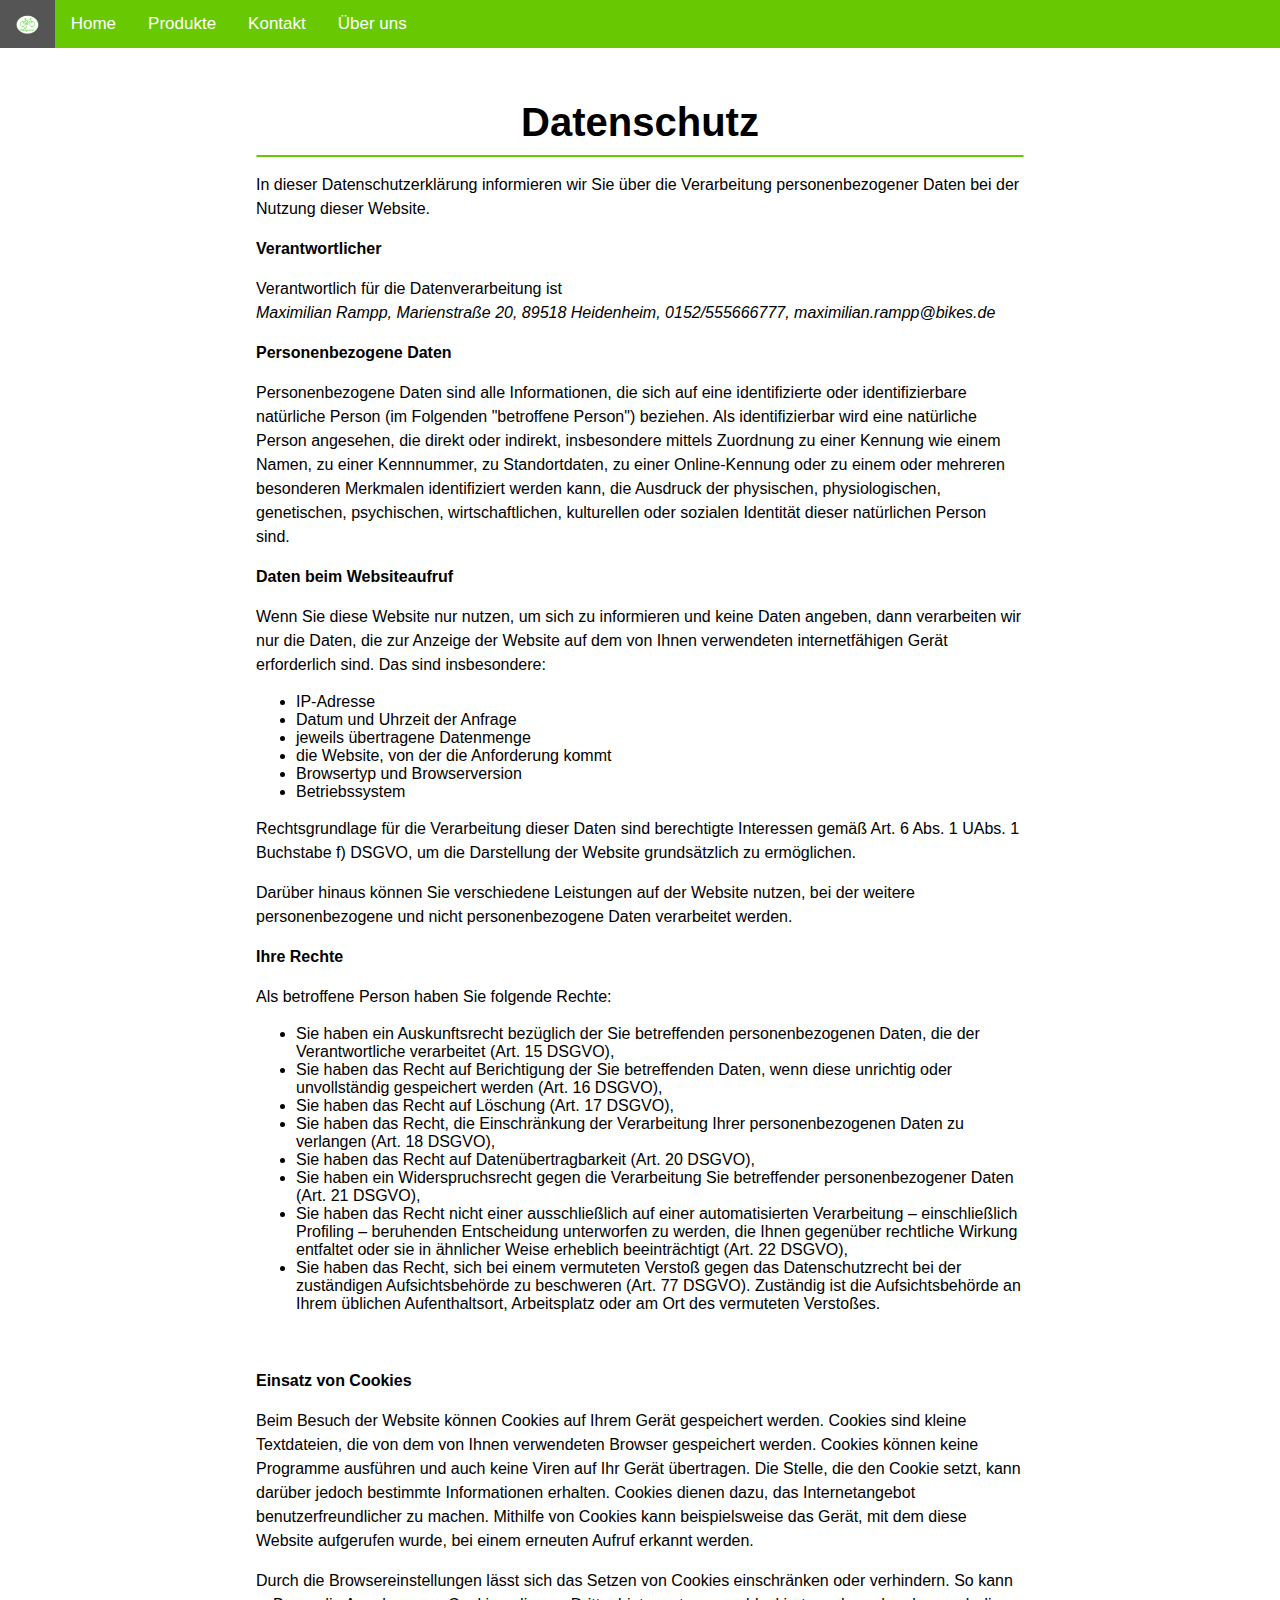
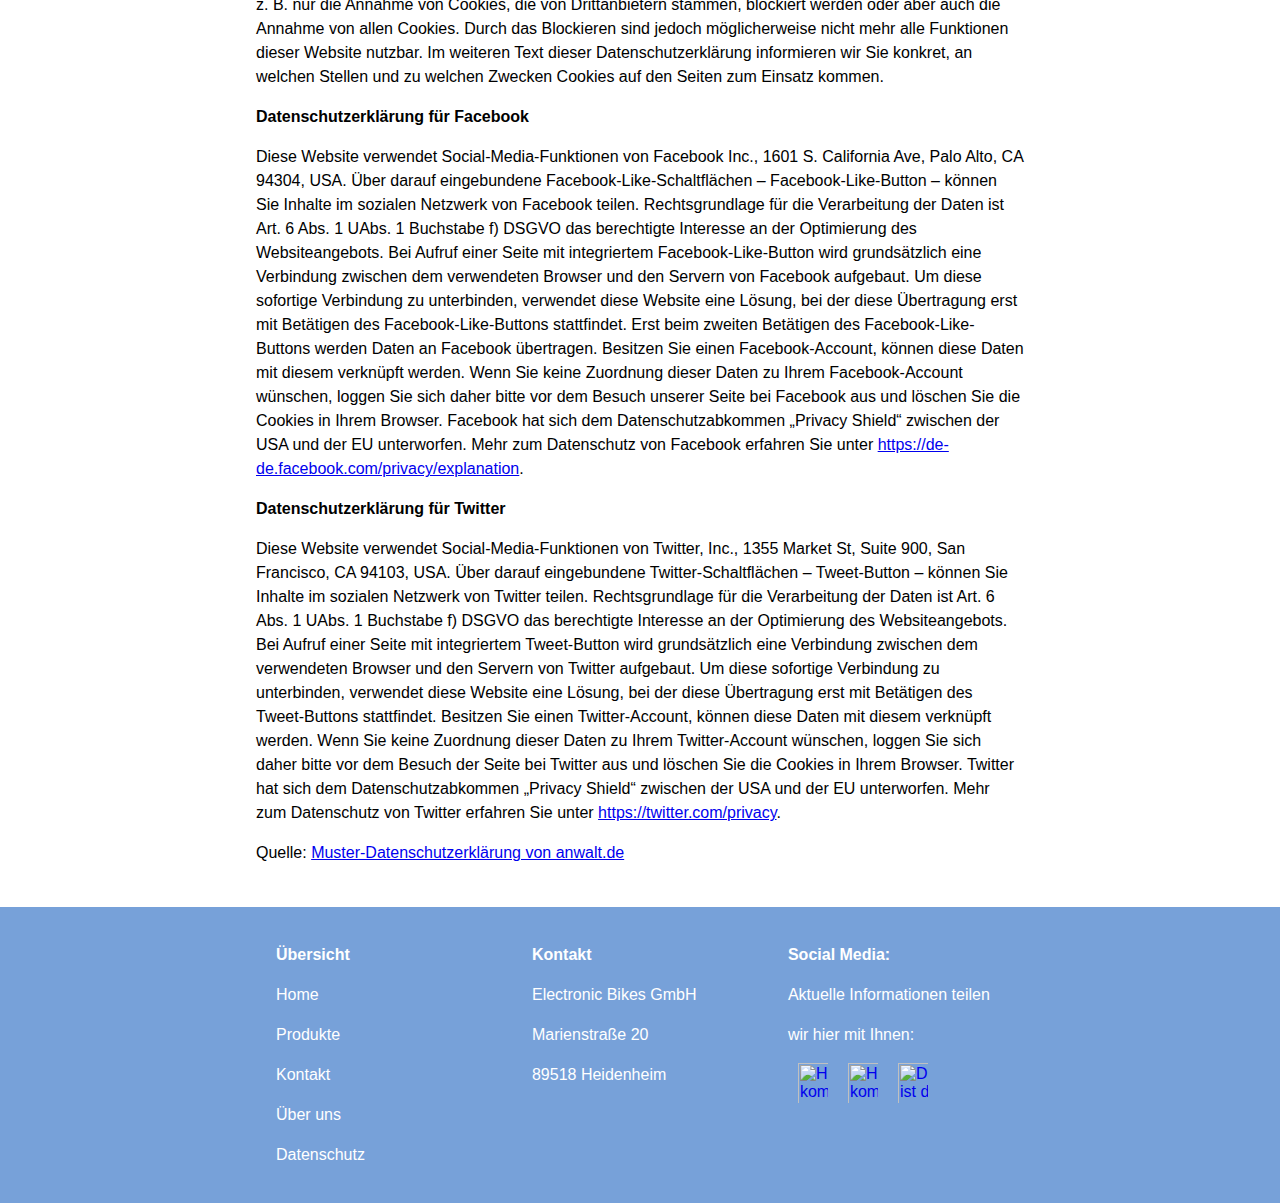
==== commit edcdbb1f: "Datenschutz angepasst" ====
--- a/datenschutz.html
+++ b/datenschutz.html
@@ -3,7 +3,8 @@
 <html lang="de" dir="ltr">
 
 <head>
-  <title>Datenschutz - Pendix</title>
+  <link rel="icon" href="neues_logo_transparent_300x300.png">
+  <title>Bikepower - Datenschutz</title>
   <link rel="stylesheet" href="style.css">
   <meta charset="utf-8" name="viewport" content="width=device-width, initial-scale=1">
 </head>
@@ -56,13 +57,13 @@
         <hr>
         <p>
         <p>In dieser Datenschutzerklärung informieren wir Sie über die Verarbeitung personenbezogener Daten bei der Nutzung dieser Website.</p>
-        <p><br>Verantwortlicher</br></p>
-        <p>Verantwortlich für die Datenverarbeitung ist<br><em>Maximilian Rampp, Marienstraße 20, 89518 Heidenheim, 0152/555666777 und maximilian.rampp@bikes.de des Websitebetreibers ergänzen</em></p>
-        <p><br>Personenbezogene Daten</br></p>
+        <p><b>Verantwortlicher</b></p>
+        <p>Verantwortlich für die Datenverarbeitung ist<br><em>Maximilian Rampp, Marienstraße 20, 89518 Heidenheim, 0152/555666777, maximilian.rampp@bikes.de</em></p>
+        <p><b>Personenbezogene Daten</b></p>
         <p>Personenbezogene Daten sind alle Informationen, die sich auf eine identifizierte oder identifizierbare natürliche Person (im Folgenden "betroffene Person") beziehen. Als identifizierbar wird eine natürliche Person angesehen, die direkt
           oder indirekt, insbesondere mittels Zuordnung zu einer Kennung wie einem Namen, zu einer Kennnummer, zu Standortdaten, zu einer Online-Kennung oder zu einem oder mehreren besonderen Merkmalen identifiziert werden kann, die Ausdruck der
           physischen, physiologischen, genetischen, psychischen, wirtschaftlichen, kulturellen oder sozialen Identität dieser natürlichen Person sind.</p>
-        <p><br>Daten beim Websiteaufruf</br></p>
+        <p><b>Daten beim Websiteaufruf</b></p>
         <p>Wenn Sie diese Website nur nutzen, um sich zu informieren und keine Daten angeben, dann verarbeiten wir nur die Daten, die zur Anzeige der Website auf dem von Ihnen verwendeten internetfähigen Gerät erforderlich sind. Das sind
           insbesondere:</p>
         <ul>
@@ -75,7 +76,7 @@
         </ul>
         <p>Rechtsgrundlage für die Verarbeitung dieser Daten sind berechtigte Interessen gemäß Art. 6 Abs. 1 UAbs. 1 Buchstabe f) DSGVO, um die Darstellung der Website grundsätzlich zu ermöglichen.</p>
         <p>Darüber hinaus können Sie verschiedene Leistungen auf der Website nutzen, bei der weitere personenbezogene und nicht personenbezogene Daten verarbeitet werden.</p>
-        <p><br>Ihre Rechte</br></p>
+        <p><b>Ihre Rechte</b></p>
         <p>Als betroffene Person haben Sie folgende Rechte:</p>
         <ul>
           <li>Sie haben ein Auskunftsrecht bezüglich der Sie betreffenden personenbezogenen Daten, die der Verantwortliche verarbeitet (Art. 15 DSGVO),</li>
@@ -91,7 +92,7 @@
         </ul>
         <p><br></p>
         </p>
-        <p><br>Einsatz von Cookies&nbsp;</br></p>
+        <p><b>Einsatz von Cookies&nbsp;</b></p>
         <p>
         <p>Beim Besuch der Website können Cookies auf Ihrem Gerät gespeichert werden. Cookies sind kleine Textdateien, die von dem von Ihnen verwendeten Browser gespeichert werden. Cookies können keine Programme ausführen und auch keine Viren auf Ihr
           Gerät übertragen. Die Stelle, die den Cookie setzt, kann darüber jedoch bestimmte Informationen erhalten. Cookies dienen dazu, das Internetangebot benutzerfreundlicher zu machen. Mithilfe von Cookies kann beispielsweise das Gerät, mit dem
@@ -100,14 +101,14 @@
           das Blockieren sind jedoch möglicherweise nicht mehr alle Funktionen dieser Website nutzbar. Im weiteren Text dieser Datenschutzerklärung informieren wir Sie konkret, an welchen Stellen und zu welchen Zwecken Cookies auf den Seiten zum
           Einsatz kommen.</p>
         </p>
-        <p><br>Datenschutzerklärung für Facebook</br></p>
+        <p><b>Datenschutzerklärung für Facebook</b></p>
         <p>Diese Website verwendet Social-Media-Funktionen von Facebook Inc., 1601 S. California Ave, Palo Alto, CA 94304, USA. Über darauf eingebundene Facebook-Like-Schaltflächen – Facebook-Like-Button – können Sie Inhalte im sozialen Netzwerk von
           Facebook teilen. Rechtsgrundlage für die Verarbeitung der Daten ist Art. 6 Abs. 1 UAbs. 1 Buchstabe f) DSGVO das berechtigte Interesse an der Optimierung des Websiteangebots. Bei Aufruf einer Seite mit integriertem Facebook-Like-Button wird
           grundsätzlich eine Verbindung zwischen dem verwendeten Browser und den Servern von Facebook aufgebaut. Um diese sofortige Verbindung zu unterbinden, verwendet diese Website eine Lösung, bei der diese Übertragung erst mit Betätigen des
           Facebook-Like-Buttons stattfindet. Erst beim zweiten Betätigen des Facebook-Like-Buttons werden Daten an Facebook übertragen. Besitzen Sie einen Facebook-Account, können diese Daten mit diesem verknüpft werden. Wenn Sie keine Zuordnung
           dieser Daten zu Ihrem Facebook-Account wünschen, loggen Sie sich daher bitte vor dem Besuch unserer Seite bei Facebook aus und löschen Sie die Cookies in Ihrem Browser. Facebook hat sich dem Datenschutzabkommen „Privacy Shield“ zwischen der
           USA und der EU unterworfen. Mehr zum Datenschutz von Facebook erfahren Sie unter <a href="https://de-de.facebook.com/privacy/explanation">https://de-de.facebook.com/privacy/explanation</a>.</p>
-        <p><br>Datenschutzerklärung für Twitter</br></p>
+        <p><b>Datenschutzerklärung für Twitter</b></p>
         <p>Diese Website verwendet Social-Media-Funktionen von Twitter, Inc., 1355 Market St, Suite 900, San Francisco, CA 94103, USA. Über darauf eingebundene Twitter-Schaltflächen – Tweet-Button – können Sie Inhalte im sozialen Netzwerk von Twitter
           teilen. Rechtsgrundlage für die Verarbeitung der Daten ist Art. 6 Abs. 1 UAbs. 1 Buchstabe f) DSGVO das berechtigte Interesse an der Optimierung des Websiteangebots. Bei Aufruf einer Seite mit integriertem Tweet-Button wird grundsätzlich
           eine Verbindung zwischen dem verwendeten Browser und den Servern von Twitter aufgebaut. Um diese sofortige Verbindung zu unterbinden, verwendet diese Website eine Lösung, bei der diese Übertragung erst mit Betätigen des Tweet-Buttons
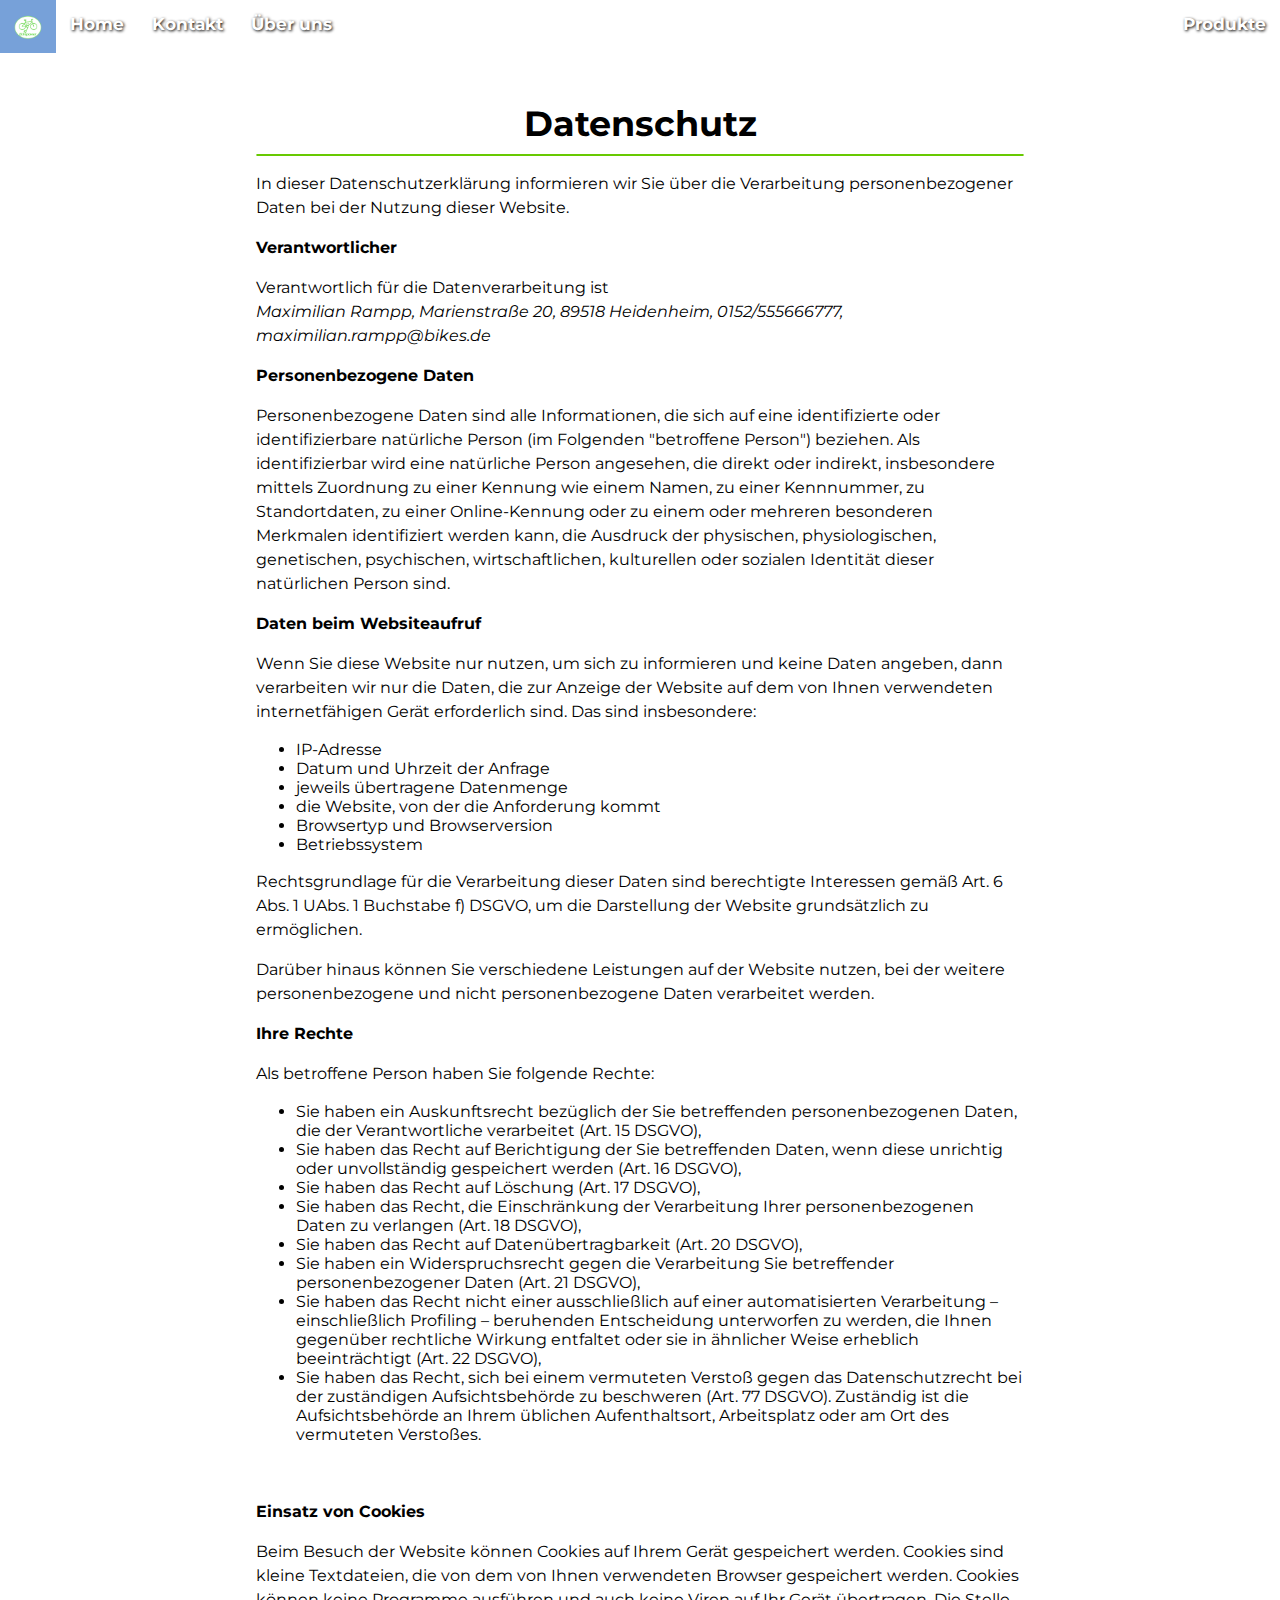
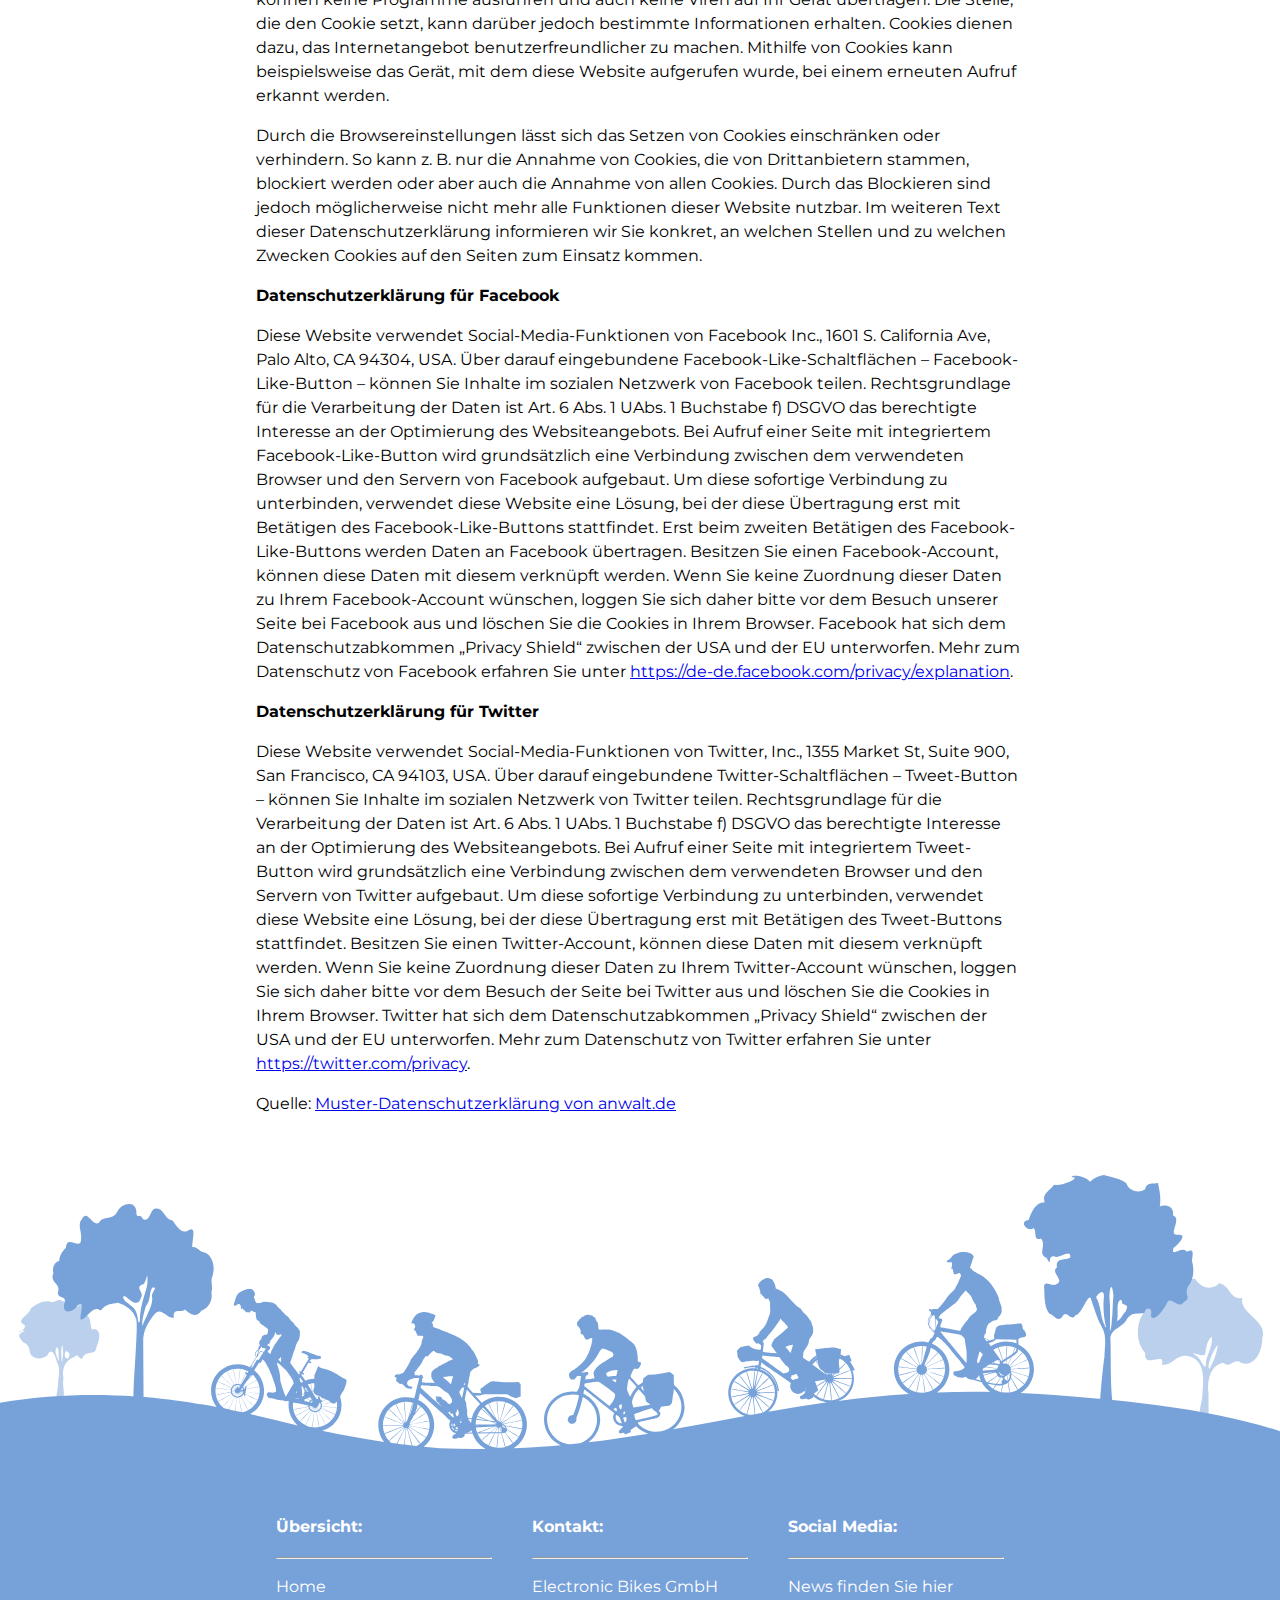
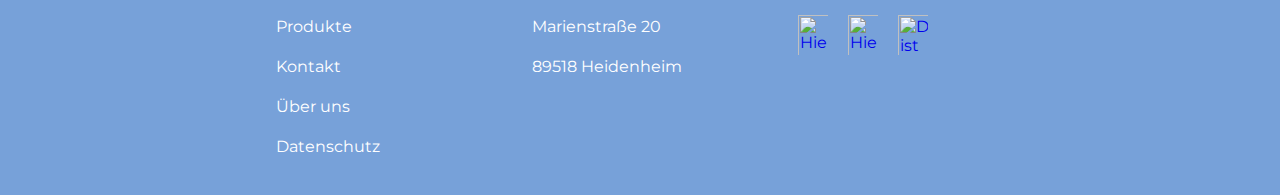
==== commit 08a6321b: "Pre Footer Bild eingefügt" ====
--- a/datenschutz.html
+++ b/datenschutz.html
@@ -121,41 +121,45 @@
 
     </main>
     <!--Hier endet der Main Bereich-->
-
+    <div class="pre_footer">
+            <img src="AdobeStock_Footer.svg" alt="">
+    </div>
     <footer>
-      <!--Hier beginnt der Footer Bereich-->
-      <div class="footer">
-        <div class="footer_content">
-          <div class="column-footer-left">
-            <p> <b>Übersicht</b> </p>
-            <p><a href="index.html">Home</a><br></p>
-            <p><a href="Produkt.html">Produkte</a><br></p>
-            <p><a href="Kontakt.html">Kontakt</a><br></p>
-            <p><a href="Über uns.html">Über uns</a><br></p>
-            <p><a href="datenschutz.html">Datenschutz</a></p>
-          </div>
-          <div class="column-footer-middle">
-            <p> <b>Kontakt</b> </p>
-            <p>Electronic Bikes GmbH</p>
-            <p>Marienstraße 20</p>
-            <p>89518 Heidenheim</p>
-          </div>
-          <div class="column-footer-right">
-            <p><b>Social Media:</b></p>
-            <p>Aktuelle Informationen teilen</p>
-            <p>wir hier mit Ihnen:</p>
-            <div class="social_media">
-              <a href="https://www.facebook.de"><img src="facebook_logo.svg" alt="Hier kommen Sie zu Facebook"></a>
+        <!--Hier beginnt der Footer Bereich-->
+        <div class="footer">
+            <div class="footer_content">
+                <div class="column-footer-left">
+                    <h4>Übersicht:</h4>
+                    <hr>
+                    <p><a href="index.html">Home</a><br></p>
+                    <p><a href="Produkt.html">Produkte</a><br></p>
+                    <p><a href="Kontakt.html">Kontakt</a><br></p>
+                    <p><a href="Über uns.html">Über uns</a><br></p>
+                    <p><a href="datenschutz.html">Datenschutz</a></p>
+                </div>
+                <div class="column-footer-middle">
+                    <h4>Kontakt:</h4>
+                    <hr>
+                    <p>Electronic Bikes GmbH</p>
+                    <p>Marienstraße 20</p>
+                    <p>89518 Heidenheim</p>
+                </div>
+                <div class="column-footer-right">
+                    <h4>Social Media:</h4>
+                    <hr>
+                    <p>News finden Sie hier</p>
+                    <div class="social_media">
+                        <a href="https://www.facebook.de"><img src="facebook_logo.svg" alt="Hier kommen Sie zu Facebook"></a>
+                    </div>
+                    <div class="social_media">
+                        <a href="https://www.instagram.com"><img src="instagram_logo.svg" alt="Hier kommen Sie zu Instagram"></a>
+                    </div>
+                    <div class="social_media">
+                        <a href="https://www.youtube.de"><img src="youtube_logo.svg" alt="Das ist der Youtube Auftritt"></a>
+                    </div>
+                </div>
             </div>
-            <div class="social_media">
-              <a href="https://www.instagram.com"><img src="instagram_logo.svg" alt="Hier kommen Sie zu Instagram"></a>
-            </div>
-            <div class="social_media">
-              <a href="https://www.youtube.de"><img src="youtube_logo.svg" alt="Das ist der Youtube Auftritt"></a>
-            </div>
-          </div>
         </div>
-      </div>
 
 
     </footer>
--- a/style.css
+++ b/style.css
@@ -1,9 +1,11 @@
+  @import url('https://fonts.googleapis.com/css2?family=Montserrat:wght@200;400&display=swap');
+
     * {
       box-sizing: border-box;
     }
 
     html {
-      font-family: Arial, Helvectia, sans-serif;
+      font-family: 'Montserrat', sans-serif;
     }
 
     html p {
@@ -20,15 +22,20 @@
       margin: 0;
     }
 
+    main {
+      font-family: 'Montserrat', sans-serif;
+    }
+
     h1 {
-      font-size: 40px;
-      text-align: center;
+      font-size: 35px;
+      text-align: center;
+      font-family: 'Montserrat', sans-serif;
     }
 
     h2 {
       text-align: center;
-    }
-
+      font-family: 'Montserrat', sans-serif;
+    }
 
     img {
       display: block;
@@ -49,29 +56,52 @@
     }
 
     /*------------------------------ Anfang Style für die Navigationsleiste ---------------------------- */
+
+    /*------------Styles damit Navigationsleiste im Bild ist --------------------*/
+    .navigation-im-frontpicture{
+      position: top;
+      width: 100%;
+      background-color: transparent;
+      z-index:1;
+      padding-left: 30%;
+      padding-right: 30%;
+    }
+
+    .Rest-float-right{
+      float: right;
+    }
+
+    .wrapper_header{
+      margin: auto;
+    }
+
+/* -----------Styles damit Navigationsleiste im Bild ist ----------------- */
+
     .topnav img {
-      height: 20px;
+      height: 25px;
     }
 
     .topnav {
       overflow: hidden;
-      background-color: #68C902;
+      background-color: none;
       margin: 0px auto;
     }
 
     .topnav a {
       float: left;
       display: block;
-      color: #FFFFFF;
-      text-align: center;
-      padding: 14px 16px;
+      color: white;
+      text-shadow: 1px 1px 3px black;
+      font-weight: bold;
+      text-align: center;
+      padding: 14px 14px;
       text-decoration: none;
       font-size: 17px;
     }
 
     .active {
-      background-color: #B6E306;
-      color: #FFFFFF;
+      background-color: #77A1D9;
+      color: white;
     }
 
     .topnav .icon {
@@ -79,16 +109,17 @@
     }
 
     .dropdown {
-      float: left;
-      overflow: hidden;
+      float: right;
     }
 
     .dropdown .dropbtn {
       font-size: 17px;
       border: none;
       outline: none;
-      color: #FFFFFF;
-      padding: 14px 16px;
+      color: white;
+      text-shadow: 1px 1px 3px black;
+      font-weight: bold;
+      padding: 14px 14px;
       background-color: inherit;
       font-family: inherit;
       margin: 0;
@@ -97,36 +128,35 @@
     .dropdown-content {
       display: none;
       position: absolute;
-      background-color: #FFFFFF;
-      min-width: 160px;
-      box-shadow: 0px 8px 16px 0px rgba(0,0,0,0.2);
+      background-color: #77A1D9;
+      min-width: 102px;
       z-index: 1;
     }
 
     .dropdown-content a {
       float: none;
-      color: black;
-      padding: 12px 16px;
+      color: white;
       text-decoration: none;
       display: block;
       text-align: left;
     }
 
     .topnav a:hover, .dropdown:hover .dropbtn {
-      background-color: #555;
-      color: #FFFFFF;
+      background-color: #77A1D9;
+      color: white;
+      text-shadow: none;
     }
 
     .dropdown-content a:hover {
-      background-color: #ddd;
-      color: black;
+      background-color: white;
+      color: #77A1D9;
     }
 
     .dropdown:hover .dropdown-content {
       display: block;
     }
 
-    @media screen and (max-width: 600px) {
+    @media screen and (max-width: 768px) {
       .topnav a:not(:first-child), .dropdown .dropbtn {
         display: none;
       }
@@ -134,9 +164,7 @@
         float: right;
         display: block;
       }
-    }
-
-    @media screen and (max-width: 600px) {
+
       .topnav.responsive {position: relative;}
       .topnav.responsive .icon {
         position: absolute;
@@ -155,6 +183,27 @@
         width: 100%;
         text-align: left;
       }
+
+      .Rest-float-right{
+        float: left;
+      }
+      .home-ausblenden{
+        display: none;
+      }
+
+    }
+
+    @media screen and (max-width: 1200px) {
+    .navigation-im-frontpicture{
+      padding-left: 0;
+      padding-right: 0;
+    }
+    }
+
+    @media screen and (min-width: 768px) {
+    .home-ausblenden{
+      display: none;
+    }
     }
 
     /*------------------------------ Ende Style für die Navigationsleiste ---------------------------- */
@@ -171,28 +220,32 @@
       background-size: cover;
       background-position: center;
       position: relative;
-      padding: 15%;
       background-attachment: fixed;
     }
 
     /* Der Text mittig auf dem FrontPicture Startseite*/
-    .FrontPicture-Text-Startseite {
+    .FrontPicture-Text-Startseite{
       text-align: center;
       position: absolute;
       top: 50%;
       left: 50%;
       transform: translate(-50%, -50%);
       color: #FFFFFF;
-      text-shadow: 5px 5px 10px black;
+      text-shadow: 2px 2px 5px black;
       font-weight: bold;
     }
 
+
     .werbespruch-startseite {
+      font-size: 1.5rem;
+      line-height: 120%;
       background-color: white;
       background-size: cover;
       background-position: center;
       color: black;
-      padding: 30px;
+      padding-left: 15%;
+      padding-right: 15%;
+      padding-top: 30px;
       text-align: center;
       margin: 0;
     }
@@ -202,7 +255,6 @@
     .container-startseite-mit-3-spalten {
       padding-left: 10%;
       padding-right: 10%;
-      padding-top: 30px;
       padding-bottom: 30px;
       background-color: #FFFFFF;
     }
@@ -250,6 +302,7 @@
   font-size: 16px;
   padding: 16px 32px;
   font-weight: bold;
+  border-radius: 5px;
 }
 
 .overlay-text a:link{
@@ -265,6 +318,40 @@
   text-align: center;
 }
 
+/* Ende der Animation für Overlay bei Produktbilder */
+
+  /* Style des GotoProduct Buttons  */
+    .gotoproductbutton {
+      text-align: center;
+    }
+
+    .gotoproductbutton button {
+      text-align: center;
+      font-size: 18px;
+      font-weight: bolder;
+      background-color: #68C902;
+      color: white;
+      margin-top: 30px;
+      margin-bottom: 30px;
+      border-radius: 5px;
+      border: none;
+      /*Hier wird die Geschwindigkeit des Buttons geregelt*/
+      box-shadow: 5px 10px 5px -5px grey;
+      transition: ease-in-out all 300ms;
+      /*Hierdurch wird die Breite des Buttons geregelt*/
+      padding-left: 5%;
+      padding-right: 5%;
+    }
+
+    .gotoproductbutton button:hover {
+      background-color: #FFFFFF;
+      color: #68C902;
+      border: solid 3px #68C902;
+      transform: translate(0px, -10px);
+      box-shadow: 5px 10px 5px -5px grey;
+    }
+
+/* Ende Styles GotoProduct Button */
 
   /* ----------------------------- Ende der Styles für die Startseite --------------------------------------- */
 
@@ -325,13 +412,13 @@
     /*Das große Bild am Anfang der Produktseite */
     .FrontPicture-Produktseite {
       background-color: lightblue;
-      background-image: url('AdobeStock_Frontpicture2_1637x1093.jpg');
+                        /* damit Text besser lesbar ist */
+      background-image: linear-gradient(rgba(0, 0, 0, 0.1), rgba(0, 0, 0, 0.2)), url('AdobeStock_Frontpicture2_1637x1093.jpg');
       height: 100%;
       background-repeat: no-repeat;
       background-size: cover;
       background-position: center;
       position: relative;
-      padding: 15%;
       background-attachment: fixed;
     }
 
@@ -342,10 +429,35 @@
       top: 50%;
       left: 50%;
       transform: translate(-50%, -50%);
-      color: #FFFFFF;
+      color: white;
       text-shadow: 5px 5px 10px black;
       font-weight: bold;
     }
+
+    /* Der Preisschild Button  */
+    .preis_button {
+      border: none;
+      color: #FFFFFF;
+      font-weight: bold;
+      padding: 14px 28px;
+      font-size: 16px;
+      cursor: pointer;
+      background-color: #68C902;
+      text-align: center;
+      border-radius: 5px;
+      border: none;
+      box-shadow: 5px 10px 5px -5px grey;
+      transition: ease-in-out all 300ms;
+    }
+
+    .preis_button:hover {
+      background-color: #FFFFFF;
+      color: #68C902;
+      border: solid 3px #68C902;
+      transform: translate(0px, -10px);
+      box-shadow: 5px 10px 5px -5px grey;
+    }
+
 
 
     /* Damit das Bild vom Bikestail Komplettpaket rund ist  */
@@ -363,6 +475,19 @@
     }
 
     /*Tabelle mir den Technischen Daten */
+    .technical_data {
+      padding-left: 20%;
+      padding-right: 20%;
+      margin-bottom: 2rem;
+    }
+
+    @media screen and (max-width: 768px) {
+      .technical_data {
+        padding-left: 0%;
+        padding-right: 0%;
+      }
+    }
+
     table {
       border-collapse: collapse;
       width: 100%;
@@ -390,10 +515,10 @@
     }
 
     /* Zweiter Container mit Produktdaten */
-    .container-produktdaten {
-      background-color: #BDD9F2;
-      margin: auto;
-    }
+    /* .container-produktdaten { */
+      /* background-color: #BDD9F2; */
+      /* margin: auto; */
+    /* } */
 
     /* Zweiter Container mit Produktdaten */
     .container-technische-daten {
@@ -448,7 +573,6 @@
     }
 
     .text-center {
-      text-decoration: none;
       text-align: center;
     }
 
@@ -522,6 +646,11 @@
 /* ----------------------- Ende der Styles für die Seite Datenschutz--------------------------------------- */
 
 /*Beginn des Designs der Seite Kontakt*/
+
+.navigation-auf-kontaktseite{
+  background-color: #68C902;
+}
+
     .contact {
       padding-left: 10%;
       padding-right: 10%;
@@ -657,9 +786,33 @@
 
 /*Ende des Designs der Seite Kontakt*/
 /* ----------------------- Anfang des Styles für die Seite Übers uns -------------------------------------- */
+
+  /* .wrapper-über-uns{ */
+    /* background-color: #BDD9F2; */
+  /* } */
+
+  /*Das große Bild am Anfang der Über uns Seite*/
+  .FrontPicture-Logo {
+    background-color: lightblue;
+    background-image: url('neues_Logo_original.jpeg');
+    height: 75%;
+    background-repeat: no-repeat;
+    background-size: cover;
+    background-position: center;
+    position: relative;
+  }
+
+
+  .ueberschrift-aboutus{
+    color: #FFFFFF;
+    text-shadow: 2px 2px 5px black;
+    font-weight: bold;
+  }
+
     .aboutus {
       padding-left: 10%;
       padding-right: 10%;
+      padding-top: 1%;
     }
 
     .garage_ueberuns{
@@ -728,6 +881,12 @@
       .employee-text {
         width: 100%;
         margin-left: 0%;
+      }
+    }
+
+    @media screen and (min-width: 1000px) {
+      .FrontPicture-Über-uns {
+        background-position: initial;
       }
     }
 
@@ -826,6 +985,10 @@
         width: 100%;
         padding: 0px;
       }
+
+      .m-t-35 {
+        margin-top: 0;
+      }
     }
 
     /************************************************************************************************************************************/
@@ -852,63 +1015,3 @@
     }
 
     /************************************************************************************************************************************/
-
-    /* Ich weiß nicht genau welche Buttons hier gestylt werden, deswegen sind die keiner Seite zugeordnet */
-    /* Daniel 30.11.2020 */
-
-    .gotoproductbutton {
-      text-align: center;
-    }
-
-    .gotoproductbutton button {
-      text-align: center;
-      font-size: 18px;
-      font-weight: bolder;
-      background-color: #68C902;
-      color: white;
-      margin-top: 30px;
-      margin-bottom: 30px;
-      border-radius: 5px;
-      border: none;
-      /*Hier wird die Geschwindigkeit des Buttons geregelt*/
-      box-shadow: 10px 15px 10px -7px grey;
-      transition: ease-in-out all 300ms;
-      /*Hierdurch wird die Breite des Buttons geregelt*/
-      padding-left: 5%;
-      padding-right: 5%;
-    }
-
-    .gotoproductbutton button:hover {
-      background-color: #FFFFFF;
-      color: #02B7FF;
-      border: solid 3px #02B7FF;
-      transform: translate(0px, -10px);
-      box-shadow: 10px 15px 5px -10px grey;
-    }
-
-    .read_more_button {
-      border: none;
-      color: #FFFFFF;
-      padding: 14px 28px;
-      font-size: 16px;
-      cursor: pointer;
-      background-color: #68C902;
-      text-align: center;
-      border-radius: 50px;
-      border: none;
-      box-shadow: 10px 15px 10px -7px grey;
-      transition: ease-in-out all 300ms;
-    }
-
-    .read_more_button:hover {
-      background-color: #FFFFFF;
-      color: #02B7FF;
-      border: solid 3px #02B7FF;
-      transform: translate(0px, -10px);
-      box-shadow: 10px 15px 5px -10px grey;
-    }
-
-    .logo_home {
-      /*Hier wird die Größe der Benefit Logos bestimmt*/
-      width: 50%;
-    }
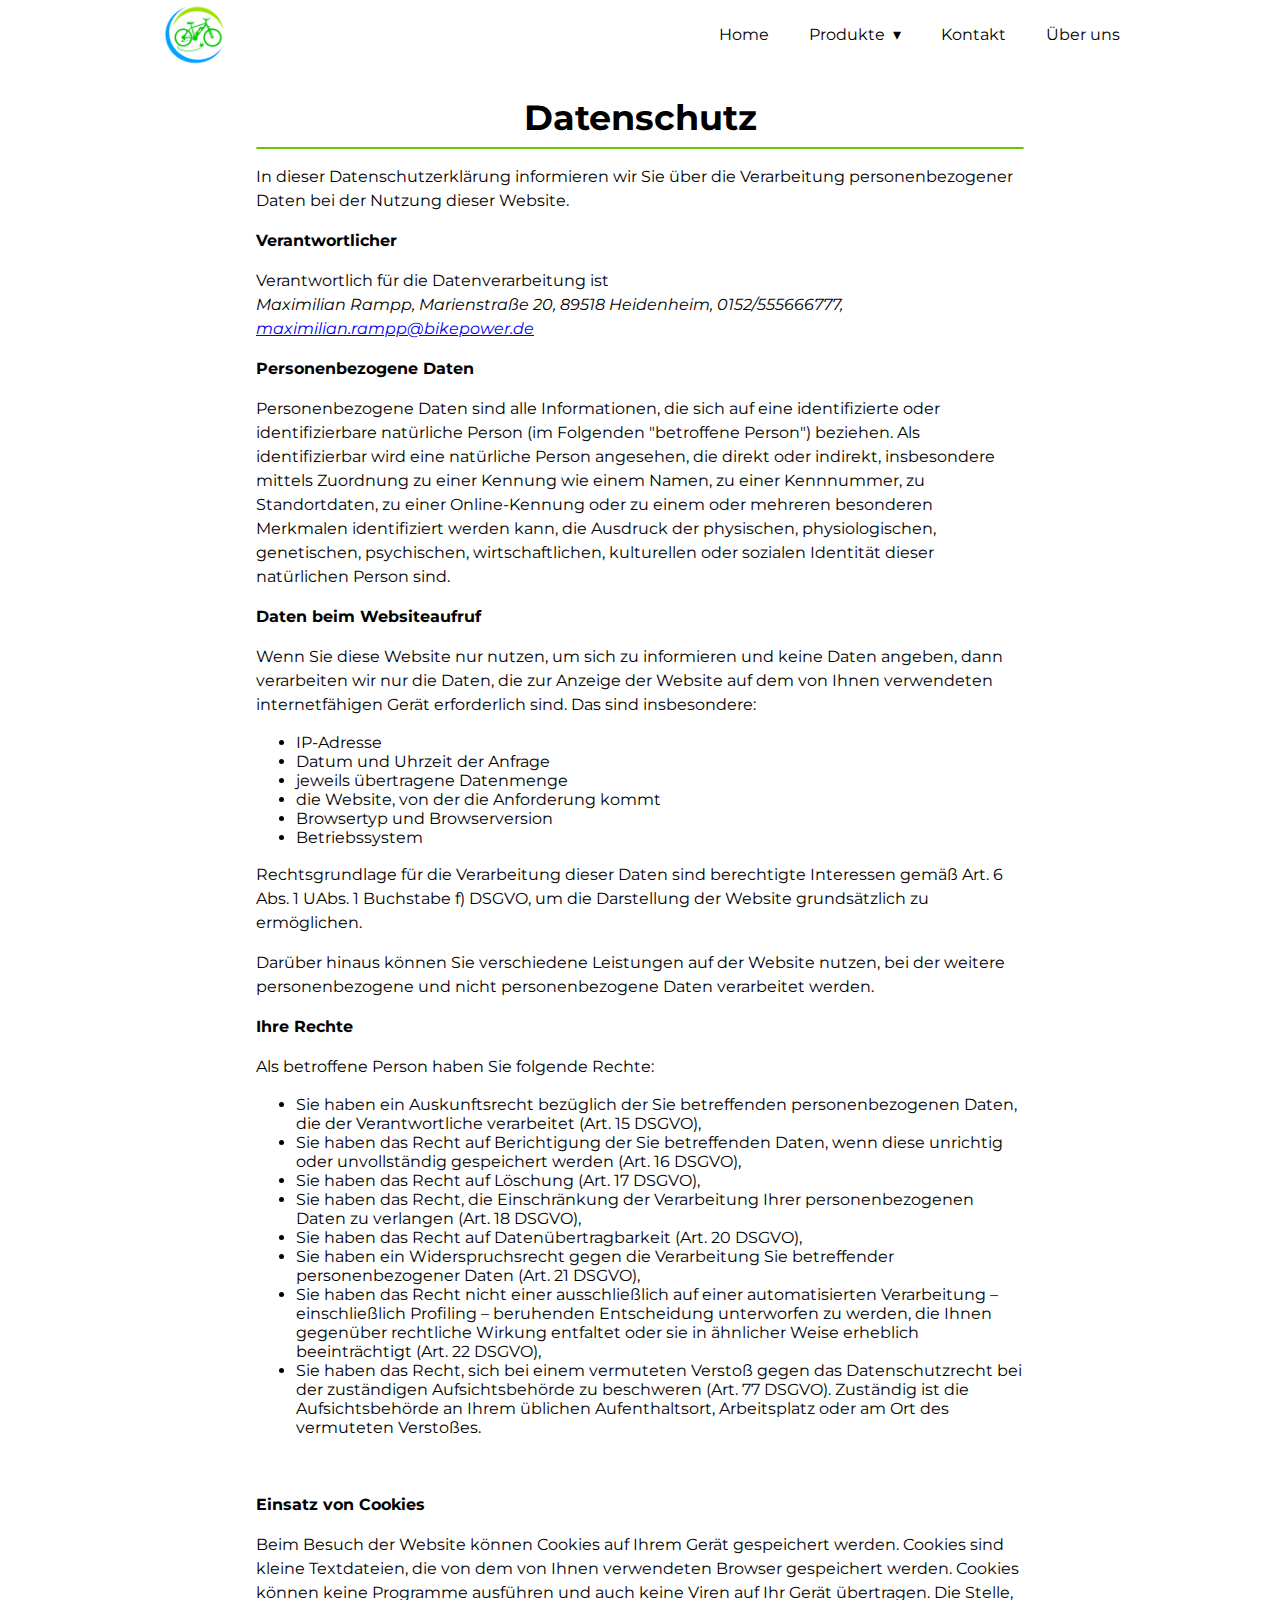
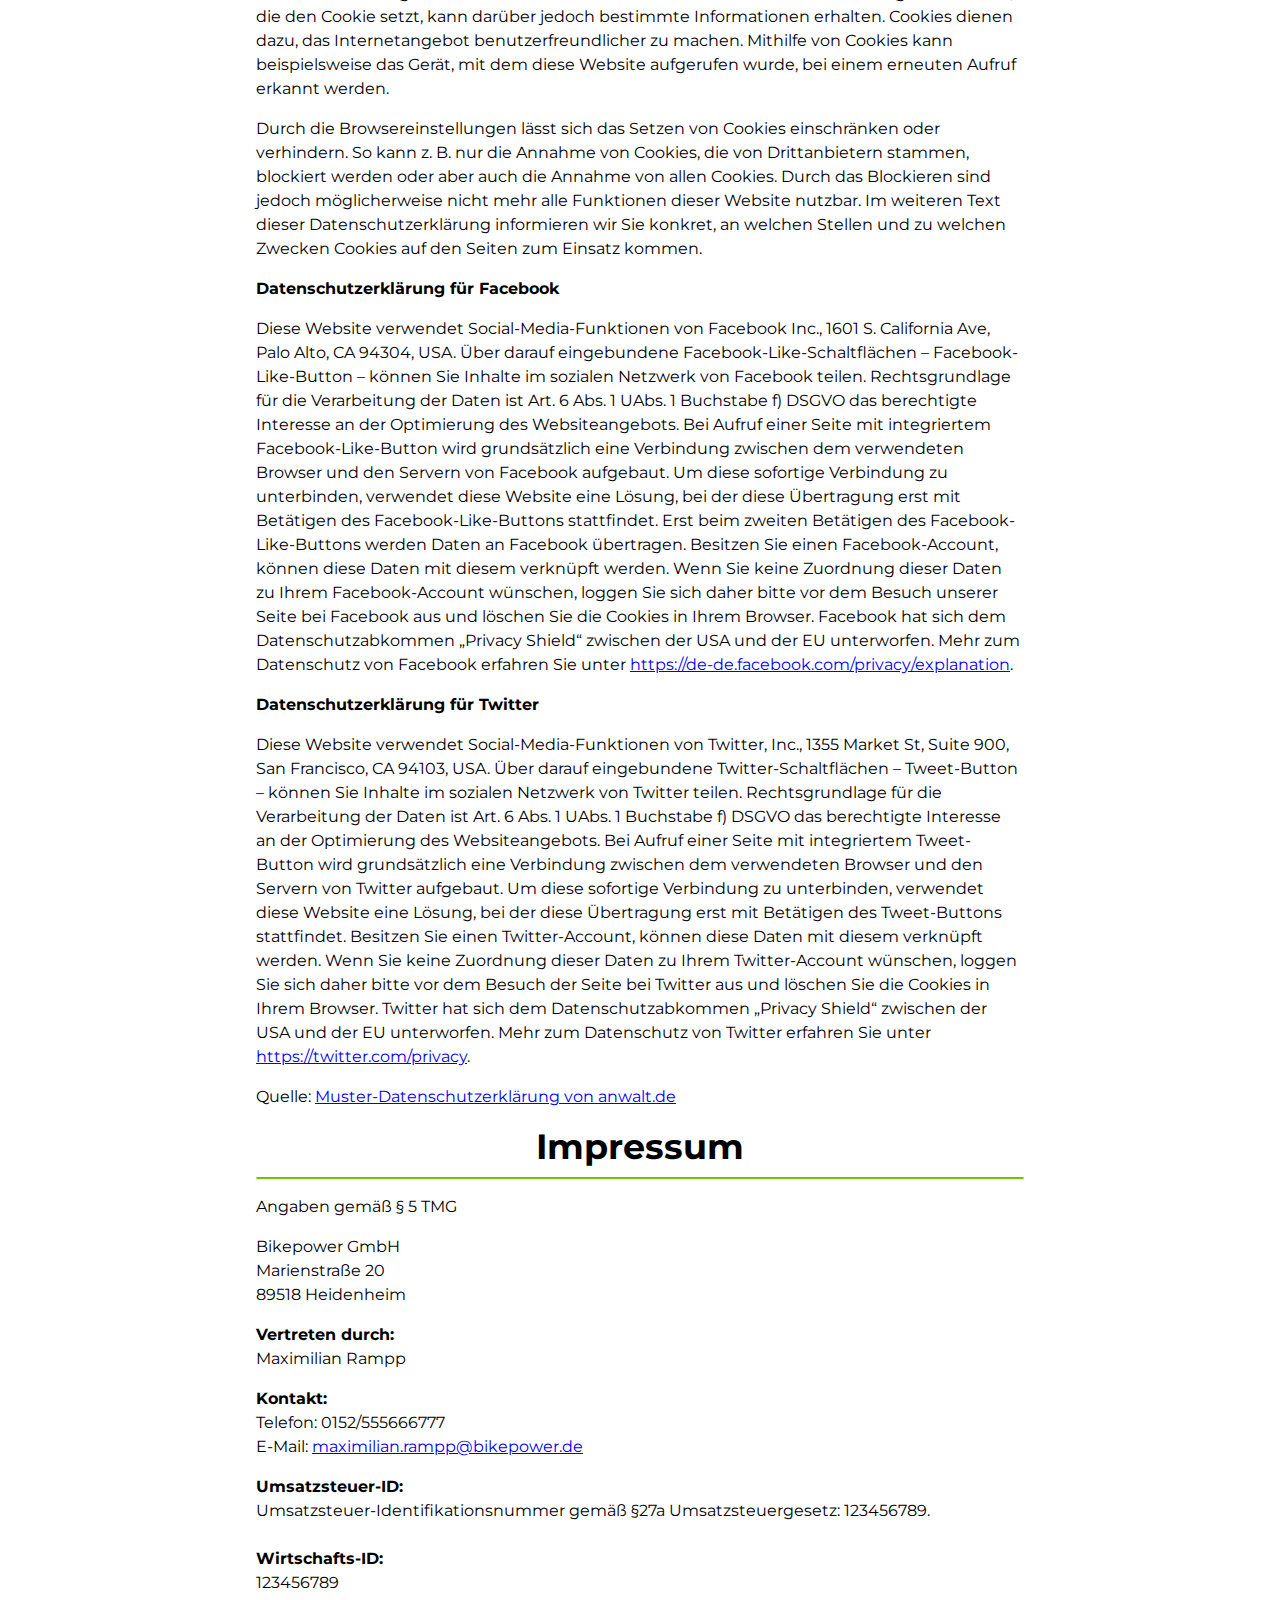
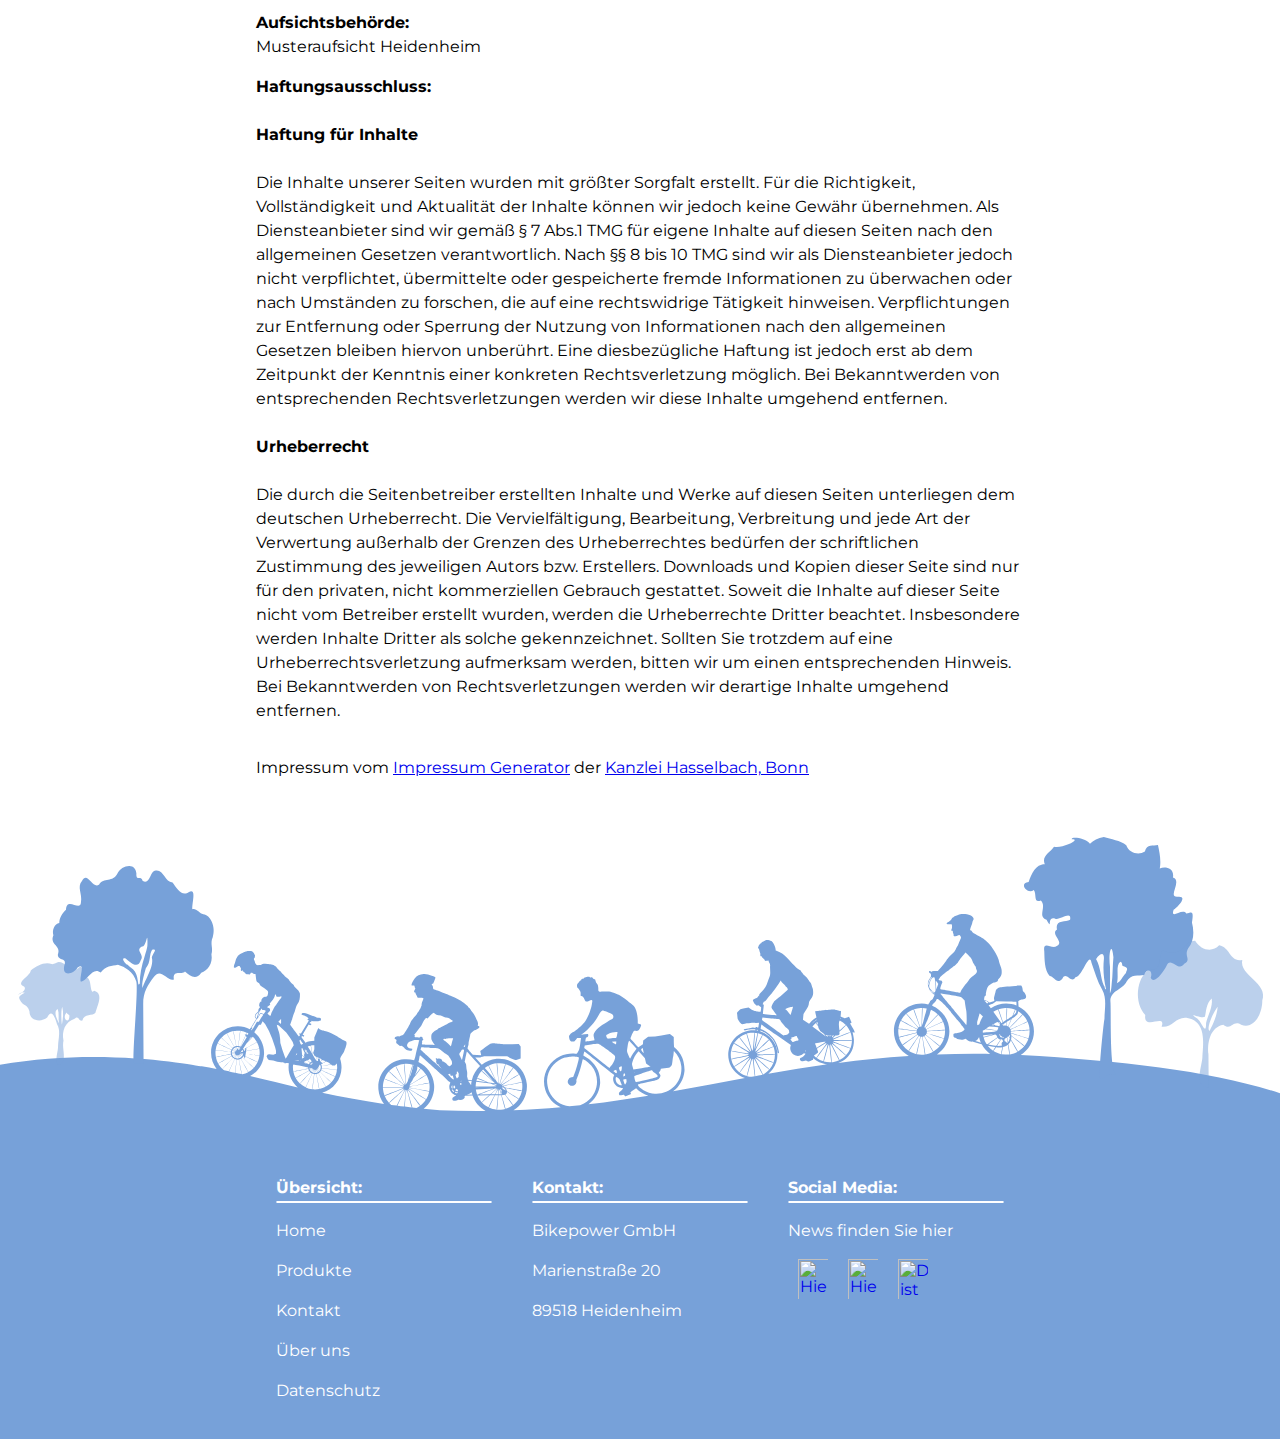
==== commit a204c9e8: "Footer angepasst, Pipe in den Titel der Webseite" ====
--- a/datenschutz.html
+++ b/datenschutz.html
@@ -4,7 +4,7 @@
 
 <head>
   <link rel="icon" href="neues_logo_transparent_300x300.png">
-  <title>Bikepower - Datenschutz</title>
+  <title>Bikepower | Datenschutz</title>
   <link rel="stylesheet" href="style.css">
   <meta charset="utf-8" name="viewport" content="width=device-width, initial-scale=1">
 </head>
@@ -16,34 +16,44 @@
 
     <header>
       <!--Im Header ist die Navigationsleiste untergebracht-->
-      <div class="navigation">
-        <div class="topnav" id=myTopnav>
-          <a href="index.html"><img class="logo_klein" src="logo1.png" alt="Das ist unser Logo"> </a>
-          <a href="index.html">Home</a>
-          <div class="dropdown">
-            <button class="dropbtn">Produkte<i class="fa fa-carte-down"></i> </button>
-            <div class="dropdown-content">
-              <a href="Produkt.html#standard_variante">Standard</a>
-              <a href="Produkt.html#premium_variante">Premium</a>
-            </div>
-          </div>
-          <a href="Kontakt.html">Kontakt</a>
-          <a href="Über uns.html">Über uns</a>
-          <a href="javascript:void(0);" style="font-size:15px;" class="icon" onclick="myFunction()">&#9776;</a>
+      <div class="nav-bar">
+        <div class="nav-container">
+          <div class="brand">
+            <a href="index.html"><img src="neues_logo_transparent_300x300.png"></a>
+          </div>
+          <nav>
+            <div class="nav-mobile"><a id="nav-toggle" href="#"><span></span></a></div>
+            <ul class="nav-list">
+              <li>
+                <a href="index.html">Home</a>
+              </li>
+              <li>
+                <a href="#">Produkte</a>
+                <ul class="nav-dropdown">
+                  <li>
+                    <a href="Produkt.html#standard_variante">Standard</a>
+                  </li>
+                  <li>
+                    <a href="Produkt.html#premium_variante">eDrive 150</a>
+                  </li>
+                  <li>
+                    <a href="Produkt.html#premium_variante_2">eDrive 1000</a>
+                  </li>
+                </ul>
+              </li>
+              <li>
+                <a href="Kontakt.html">Kontakt</a>
+              </li>
+              <li>
+                <a href="Über uns.html">Über uns</a>
+              </li>
+            </ul>
+          </nav>
         </div>
       </div>
-      <!--Das ist das Script für die Navigationsleiste-->
-      <script>
-        function myFunction() {
-          var x = document.getElementById("myTopnav");
-          if (x.className === "topnav") {
-            x.className += " responsive";
-          } else {
-            x.className = "topnav";
-          }
-        }
-      </script>
-      <!--Ende Script Navigationsleiste-->
+
+      <script src="query.js"></script>
+      <script src="function.js"></script>
 
     </header>
     <!--Abschluss des Headerbereichs und der Navigationsleiste-->
@@ -58,7 +68,7 @@
         <p>
         <p>In dieser Datenschutzerklärung informieren wir Sie über die Verarbeitung personenbezogener Daten bei der Nutzung dieser Website.</p>
         <p><b>Verantwortlicher</b></p>
-        <p>Verantwortlich für die Datenverarbeitung ist<br><em>Maximilian Rampp, Marienstraße 20, 89518 Heidenheim, 0152/555666777, maximilian.rampp@bikes.de</em></p>
+        <p>Verantwortlich für die Datenverarbeitung ist<br><em>Maximilian Rampp, Marienstraße 20, 89518 Heidenheim, 0152/555666777, <a href='mailto:maximilian.rampp@bikepower.de'>maximilian.rampp@bikepower.de</a></em></p>
         <p><b>Personenbezogene Daten</b></p>
         <p>Personenbezogene Daten sind alle Informationen, die sich auf eine identifizierte oder identifizierbare natürliche Person (im Folgenden "betroffene Person") beziehen. Als identifizierbar wird eine natürliche Person angesehen, die direkt
           oder indirekt, insbesondere mittels Zuordnung zu einer Kennung wie einem Namen, zu einer Kennnummer, zu Standortdaten, zu einer Online-Kennung oder zu einem oder mehreren besonderen Merkmalen identifiziert werden kann, die Ausdruck der
@@ -116,50 +126,83 @@
           und löschen Sie die Cookies in Ihrem Browser. Twitter hat sich dem Datenschutzabkommen „Privacy Shield“ zwischen der USA und der EU unterworfen. Mehr zum Datenschutz von Twitter erfahren Sie unter <a
             href="https://twitter.com/privacy">https://twitter.com/privacy</a>.</p>
         <p>Quelle: <a href="https://www.anwalt.de/vorlage/muster-datenschutzerklaerung.php" rel="nofollow">Muster-Datenschutzerklärung von anwalt.de</a></p>
+
+        <h1>Impressum</h1>
+        <hr>
+        <p>Angaben gemäß § 5 TMG</p>
+        <p>Bikepower GmbH<br>
+          Marienstraße 20<br>
+          89518 Heidenheim<br>
+        </p>
+        <p> <b>Vertreten durch: </b><br>
+          Maximilian Rampp<br>
+        </p>
+        <p><b>Kontakt:</b> <br>
+          Telefon: 0152/555666777<br>
+          E-Mail: <a href='mailto:maximilian.rampp@bikepower.de'>maximilian.rampp@bikepower.de</a></br></p>
+        <p><b>Umsatzsteuer-ID: </b> <br>
+          Umsatzsteuer-Identifikationsnummer gemäß §27a Umsatzsteuergesetz: 123456789.<br><br>
+          <b>Wirtschafts-ID: </b><br>
+          123456789<br>
+        </p>
+        <p><b>Aufsichtsbehörde:</b><br>
+          Musteraufsicht Heidenheim<br></p>
+        <p><b>Haftungsausschluss: </b><br><br><b>Haftung für Inhalte</b><br><br>
+          Die Inhalte unserer Seiten wurden mit größter Sorgfalt erstellt. Für die Richtigkeit, Vollständigkeit und Aktualität der Inhalte können wir jedoch keine Gewähr übernehmen. Als Diensteanbieter sind wir gemäß § 7 Abs.1 TMG für eigene Inhalte
+          auf diesen Seiten nach den allgemeinen Gesetzen verantwortlich. Nach §§ 8 bis 10 TMG sind wir als Diensteanbieter jedoch nicht verpflichtet, übermittelte oder gespeicherte fremde Informationen zu überwachen oder nach Umständen zu forschen,
+          die auf eine rechtswidrige Tätigkeit hinweisen. Verpflichtungen zur Entfernung oder Sperrung der Nutzung von Informationen nach den allgemeinen Gesetzen bleiben hiervon unberührt. Eine diesbezügliche Haftung ist jedoch erst ab dem Zeitpunkt
+          der Kenntnis einer konkreten Rechtsverletzung möglich. Bei Bekanntwerden von entsprechenden Rechtsverletzungen werden wir diese Inhalte umgehend entfernen.<br><br><b>Urheberrecht</b><br><br>
+          Die durch die Seitenbetreiber erstellten Inhalte und Werke auf diesen Seiten unterliegen dem deutschen Urheberrecht. Die Vervielfältigung, Bearbeitung, Verbreitung und jede Art der Verwertung außerhalb der Grenzen des Urheberrechtes
+          bedürfen der schriftlichen Zustimmung des jeweiligen Autors bzw. Erstellers. Downloads und Kopien dieser Seite sind nur für den privaten, nicht kommerziellen Gebrauch gestattet. Soweit die Inhalte auf dieser Seite nicht vom Betreiber
+          erstellt wurden, werden die Urheberrechte Dritter beachtet. Insbesondere werden Inhalte Dritter als solche gekennzeichnet. Sollten Sie trotzdem auf eine Urheberrechtsverletzung aufmerksam werden, bitten wir um einen entsprechenden Hinweis.
+          Bei Bekanntwerden von Rechtsverletzungen werden wir derartige Inhalte umgehend entfernen.</p><br>
+        Impressum vom <a href="https://www.impressum-generator.de">Impressum Generator</a> der <a href="https://www.kanzlei-hasselbach.de/standorte/bonn/">Kanzlei Hasselbach, Bonn</a>
+
+        <p></p>
       </div>
 
 
     </main>
     <!--Hier endet der Main Bereich-->
     <div class="pre_footer">
-            <img src="AdobeStock_Footer.svg" alt="">
+      <img src="AdobeStock_Footer.svg" alt="">
     </div>
     <footer>
-        <!--Hier beginnt der Footer Bereich-->
-        <div class="footer">
-            <div class="footer_content">
-                <div class="column-footer-left">
-                    <h4>Übersicht:</h4>
-                    <hr>
-                    <p><a href="index.html">Home</a><br></p>
-                    <p><a href="Produkt.html">Produkte</a><br></p>
-                    <p><a href="Kontakt.html">Kontakt</a><br></p>
-                    <p><a href="Über uns.html">Über uns</a><br></p>
-                    <p><a href="datenschutz.html">Datenschutz</a></p>
-                </div>
-                <div class="column-footer-middle">
-                    <h4>Kontakt:</h4>
-                    <hr>
-                    <p>Electronic Bikes GmbH</p>
-                    <p>Marienstraße 20</p>
-                    <p>89518 Heidenheim</p>
-                </div>
-                <div class="column-footer-right">
-                    <h4>Social Media:</h4>
-                    <hr>
-                    <p>News finden Sie hier</p>
-                    <div class="social_media">
-                        <a href="https://www.facebook.de"><img src="facebook_logo.svg" alt="Hier kommen Sie zu Facebook"></a>
-                    </div>
-                    <div class="social_media">
-                        <a href="https://www.instagram.com"><img src="instagram_logo.svg" alt="Hier kommen Sie zu Instagram"></a>
-                    </div>
-                    <div class="social_media">
-                        <a href="https://www.youtube.de"><img src="youtube_logo.svg" alt="Das ist der Youtube Auftritt"></a>
-                    </div>
-                </div>
+      <!--Hier beginnt der Footer Bereich-->
+      <div class="footer">
+        <div class="footer_content">
+          <div class="column-footer-left">
+            <h4>Übersicht:</h4>
+            <hr>
+            <p><a href="index.html">Home</a><br></p>
+            <p><a href="Produkt.html">Produkte</a><br></p>
+            <p><a href="Kontakt.html">Kontakt</a><br></p>
+            <p><a href="Über uns.html">Über uns</a><br></p>
+            <p><a href="datenschutz.html">Datenschutz</a></p>
+          </div>
+          <div class="column-footer-middle">
+            <h4>Kontakt:</h4>
+            <hr>
+            <p>Bikepower GmbH</p>
+            <p>Marienstraße 20</p>
+            <p>89518 Heidenheim</p>
+          </div>
+          <div class="column-footer-right">
+            <h4>Social Media:</h4>
+            <hr>
+            <p>News finden Sie hier</p>
+            <div class="social_media">
+              <a href="https://www.facebook.de"><img src="facebook_logo.svg" alt="Hier kommen Sie zu Facebook"></a>
             </div>
+            <div class="social_media">
+              <a href="https://www.instagram.com"><img src="instagram_logo.svg" alt="Hier kommen Sie zu Instagram"></a>
+            </div>
+            <div class="social_media">
+              <a href="https://www.youtube.de"><img src="youtube_logo.svg" alt="Das ist der Youtube Auftritt"></a>
+            </div>
+          </div>
         </div>
+      </div>
 
 
     </footer>
--- a/style.css
+++ b/style.css
@@ -57,164 +57,188 @@
 
     /*------------------------------ Anfang Style für die Navigationsleiste ---------------------------- */
 
-    /*------------Styles damit Navigationsleiste im Bild ist --------------------*/
-    .navigation-im-frontpicture{
-      position: top;
-      width: 100%;
-      background-color: transparent;
-      z-index:1;
-      padding-left: 30%;
-      padding-right: 30%;
-    }
-
-    .Rest-float-right{
-      float: right;
-    }
-
-    .wrapper_header{
-      margin: auto;
-    }
-
-/* -----------Styles damit Navigationsleiste im Bild ist ----------------- */
-
-    .topnav img {
-      height: 25px;
-    }
-
-    .topnav {
-      overflow: hidden;
-      background-color: none;
-      margin: 0px auto;
-    }
-
-    .topnav a {
-      float: left;
-      display: block;
-      color: white;
-      text-shadow: 1px 1px 3px black;
-      font-weight: bold;
-      text-align: center;
-      padding: 14px 14px;
-      text-decoration: none;
-      font-size: 17px;
-    }
-
-    .active {
-      background-color: #77A1D9;
-      color: white;
-    }
-
-    .topnav .icon {
-      display: none;
-    }
-
-    .dropdown {
-      float: right;
-    }
-
-    .dropdown .dropbtn {
-      font-size: 17px;
-      border: none;
-      outline: none;
-      color: white;
-      text-shadow: 1px 1px 3px black;
-      font-weight: bold;
-      padding: 14px 14px;
-      background-color: inherit;
-      font-family: inherit;
-      margin: 0;
-    }
-
-    .dropdown-content {
-      display: none;
-      position: absolute;
-      background-color: #77A1D9;
-      min-width: 102px;
-      z-index: 1;
-    }
-
-    .dropdown-content a {
-      float: none;
-      color: white;
-      text-decoration: none;
-      display: block;
-      text-align: left;
-    }
-
-    .topnav a:hover, .dropdown:hover .dropbtn {
-      background-color: #77A1D9;
-      color: white;
-      text-shadow: none;
-    }
-
-    .dropdown-content a:hover {
-      background-color: white;
-      color: #77A1D9;
-    }
-
-    .dropdown:hover .dropdown-content {
-      display: block;
-    }
-
-    @media screen and (max-width: 768px) {
-      .topnav a:not(:first-child), .dropdown .dropbtn {
-        display: none;
-      }
-      .topnav a.icon {
-        float: right;
-        display: block;
-      }
-
-      .topnav.responsive {position: relative;}
-      .topnav.responsive .icon {
-        position: absolute;
-        right: 0;
-        top: 0;
-      }
-      .topnav.responsive a {
-        float: none;
-        display: block;
-        text-align: left;
-      }
-      .topnav.responsive .dropdown {float: none;}
-      .topnav.responsive .dropdown-content {position: relative;}
-      .topnav.responsive .dropdown .dropbtn {
-        display: block;
-        width: 100%;
-        text-align: left;
-      }
-
-      .Rest-float-right{
-        float: left;
-      }
-      .home-ausblenden{
-        display: none;
-      }
-
-    }
-
-    @media screen and (max-width: 1200px) {
-    .navigation-im-frontpicture{
-      padding-left: 0;
-      padding-right: 0;
-    }
-    }
-
-    @media screen and (min-width: 768px) {
-    .home-ausblenden{
-      display: none;
-    }
+    .nav-bar {
+
+     height: 70px;
+     background: transparent;
+    }
+
+    .brand {
+     position: absolute;
+     padding-left: 20px;
+     float: left;
+     line-height: 70px;
+     text-transform: uppercase;
+     font-size: 1.4em;
+    }
+    .brand a img {
+     max-height: 70px;
+    }
+    .brand a,
+    .brand a:visited {
+     color: #ffffff;
+     text-decoration: none;
+    }
+
+    .nav-container {
+     max-width: 1000px;
+     margin: 0 auto;
+    }
+
+    nav {
+     float: right;
+    }
+    nav ul {
+     list-style: none;
+     margin: 0;
+     padding: 0;
+    }
+    nav ul li {
+     float: left;
+     position: relative;
+    }
+    nav ul li a,
+    nav ul li a:visited {
+     display: block;
+     padding: 0 20px;
+     line-height: 70px;
+     background: transparent;
+     color: black;
+     text-decoration: none;
+    }
+    nav ul li a:hover,
+    nav ul li a:visited:hover {
+     background: #6285B3;
+     color: black;
+    }
+    nav ul li a:not(:only-child):after,
+    nav ul li a:visited:not(:only-child):after {
+     padding-left: 4px;
+     content: ' ▾';
+    }
+    nav ul li ul li {
+     min-width: 190px;
+    }
+    nav ul li ul li a {
+     padding: 15px;
+     line-height: 20px;
+    }
+
+    .nav-dropdown {
+     position: absolute;
+     display: none;
+     z-index: 1;
+     box-shadow: 0 3px 12px rgba(0, 0, 0, 0.15);
+    }
+    .nav-mobile {
+     display: none;
+     position: absolute;
+     top: 0;
+     right: 0;
+     background: #77A1D9;
+     height: 70px;
+     width: 70px;
+    }
+
+    @media only screen and (max-width: 798px) {
+
+      .nav-bar {
+        background-color: #77A1D9;
+        position: relative;
+        z-index: 1;
+      }
+
+     .nav-mobile {
+       display: block;
+     }
+
+     nav {
+       width: 100%;
+       padding-top: 70px;
+       background-color: #77A1D9;
+     }
+     nav ul {
+       display: none;
+     }
+     nav ul li {
+       float: none;
+     }
+     nav ul li a {
+       padding: 15px;
+       line-height: 20px;
+     padding-left: 25%;
+
+     }
+     nav ul li ul li a {
+       padding-left: 30%;
+     }
+
+     .nav-dropdown {
+       position: static;
+     }
+     .brand a img {
+       max-height: 60px;
+       margin-top: 5px;
+     }
+    }
+    @media screen and (min-width: 799px) {
+     .nav-list {
+       display: block !important;
+     }
+    }
+    #nav-toggle {
+     position: absolute;
+     left: 18px;
+     top: 22px;
+     cursor: pointer;
+     padding: 10px 35px 16px 0px;
+    }
+    #nav-toggle span,
+    #nav-toggle span:before,
+    #nav-toggle span:after {
+     cursor: pointer;
+     border-radius: 1px;
+     height: 5px;
+     width: 35px;
+     background: #ffffff;
+     position: absolute;
+     display: block;
+     content: '';
+     transition: all 300ms ease-in-out;
+    }
+    #nav-toggle span:before {
+     top: -10px;
+    }
+    #nav-toggle span:after {
+     bottom: -10px;
+    }
+    #nav-toggle.active span {
+     background-color: transparent;
+    }
+    #nav-toggle.active span:before, #nav-toggle.active span:after {
+     top: 0;
+    }
+    #nav-toggle.active span:before {
+     transform: rotate(45deg);
+    }
+    #nav-toggle.active span:after {
+     transform: rotate(-45deg);
+    }
+
+    article {
+     max-width: 1000px;
+     margin: 0 auto;
+     padding: 10px;
     }
 
     /*------------------------------ Ende Style für die Navigationsleiste ---------------------------- */
-
 
     /* ----------------------------- Styles für die Startseite --------------------------------------- */
 
     /*Das große Bild am Anfang der Startseite */
     .FrontPicture-Startseite {
       background-color: lightblue;
-      background-image: url('AdobeStock_Frontpicture1_1500x1000.jpg');
+      background-image: url('AdobeStock_Frontpicture1_1500x1000.webp');
       height: 100%;
       background-repeat: no-repeat;
       background-size: cover;
@@ -355,7 +379,6 @@
 
   /* ----------------------------- Ende der Styles für die Startseite --------------------------------------- */
 
-
  /* -------------------Container und seperator, die wir auf mehreren Seiten benutzen ----------------------- */
 
  /* Der Balken zwischen den einzelnen Abschnitten */
@@ -407,13 +430,49 @@
 
  /* -------------------Ende Container und seperator, die wir auf mehreren Seiten benutzen ------------- */
 
+ /* ----------------------- Anpassungen der Texte ----------------------------------------------------- */
+  .Anpassung-Texte-Startseite{
+    text-align: center;
+    padding-left: 5%;
+    padding-right: 5%;
+    padding-top: 6%;
+  }
+
+  .Anpassung-Texte{
+    padding-left: 5%;
+    padding-right: 5%;
+    padding-top: 3%;
+    text-align: center;
+  }
+
+  .text-center {
+    text-align: center;
+  }
+
+  .Bild-Anpassung {
+    margin-top: 8%;
+    padding-left: 20px;
+  }
+
+  .Bild-Anpassung_2 {
+    margin-top: 8%;
+    padding-left: 20px;
+  }
+
+  @media screen and (max-width:768px) {
+    .Bild-Anpassung,
+    .Bild-Anpassung_2{
+      display: none;
+    }
+  }
+
 
  /* ----------------------------Styles für die Produktseite ------------------------------------------- */
     /*Das große Bild am Anfang der Produktseite */
     .FrontPicture-Produktseite {
       background-color: lightblue;
                         /* damit Text besser lesbar ist */
-      background-image: linear-gradient(rgba(0, 0, 0, 0.1), rgba(0, 0, 0, 0.2)), url('AdobeStock_Frontpicture2_1637x1093.jpg');
+      background-image: linear-gradient(rgba(0, 0, 0, 0.1), rgba(0, 0, 0, 0.2)), url('AdobeStock_Frontpicture2_1637x1093.webp');
       height: 100%;
       background-repeat: no-repeat;
       background-size: cover;
@@ -515,12 +574,6 @@
     }
 
     /* Zweiter Container mit Produktdaten */
-    /* .container-produktdaten { */
-      /* background-color: #BDD9F2; */
-      /* margin: auto; */
-    /* } */
-
-    /* Zweiter Container mit Produktdaten */
     .container-technische-daten {
       padding: 10px 20px 10px 20px;
       background-color: #FFFFFF;
@@ -570,30 +623,6 @@
 
     .white-gap {
       padding: 10px;
-    }
-
-    .text-center {
-      text-align: center;
-    }
-
-    .p-b-0 {
-      padding-bottom: 0px;
-    }
-
-    .p-t-0 {
-      padding-top: 0px;
-    }
-
-    .f-25 {
-      font-size: 25px;
-    }
-
-    .f-10 {
-      font-size: 10px;
-    }
-
-    .m-t-35 {
-      margin-top: 35px;
     }
 
     .column-50 p {
@@ -624,6 +653,7 @@
     }
 
     .datenschutz h1 {
+      margin-top: 0px;
       margin-bottom: 0.25em;
       text-align: center;
     }
@@ -779,22 +809,13 @@
 
     }
 
-
-
-
-
-
 /*Ende des Designs der Seite Kontakt*/
 /* ----------------------- Anfang des Styles für die Seite Übers uns -------------------------------------- */
-
-  /* .wrapper-über-uns{ */
-    /* background-color: #BDD9F2; */
-  /* } */
 
   /*Das große Bild am Anfang der Über uns Seite*/
   .FrontPicture-Logo {
     background-color: lightblue;
-    background-image: url('neues_Logo_original.jpeg');
+    background-image: url('neues_Logo_original.webp');
     height: 75%;
     background-repeat: no-repeat;
     background-size: cover;
@@ -894,6 +915,15 @@
 /* ---------------------- Ende des Styles für die Seite über uns ------------------------------------------ */
 
 /* -------------------------------- Styles für den Footer ------------------------------------------------- */
+
+    .pre_footer {
+      width: 100%;
+      height: auto;
+    }
+
+    .pre_footer img {
+      width: 100%;
+    }
 
     /*Das sind die Footer Spaltern, die durch diesen Text designt werden*/
     .column-footer-left,
@@ -939,6 +969,16 @@
       width: 60px;
     }
 
+    .footer h4 {
+      margin-bottom: 0.25rem;
+    }
+
+    .footer hr {
+      border: solid 0.1rem;
+      border-radius: 3rem;
+      margin-top: 0.25rem;
+      color: #FFFFFF
+    }
 
 /* -------------------------------- Ende der Styles für den Footer ------------------------------------------------- */
 
